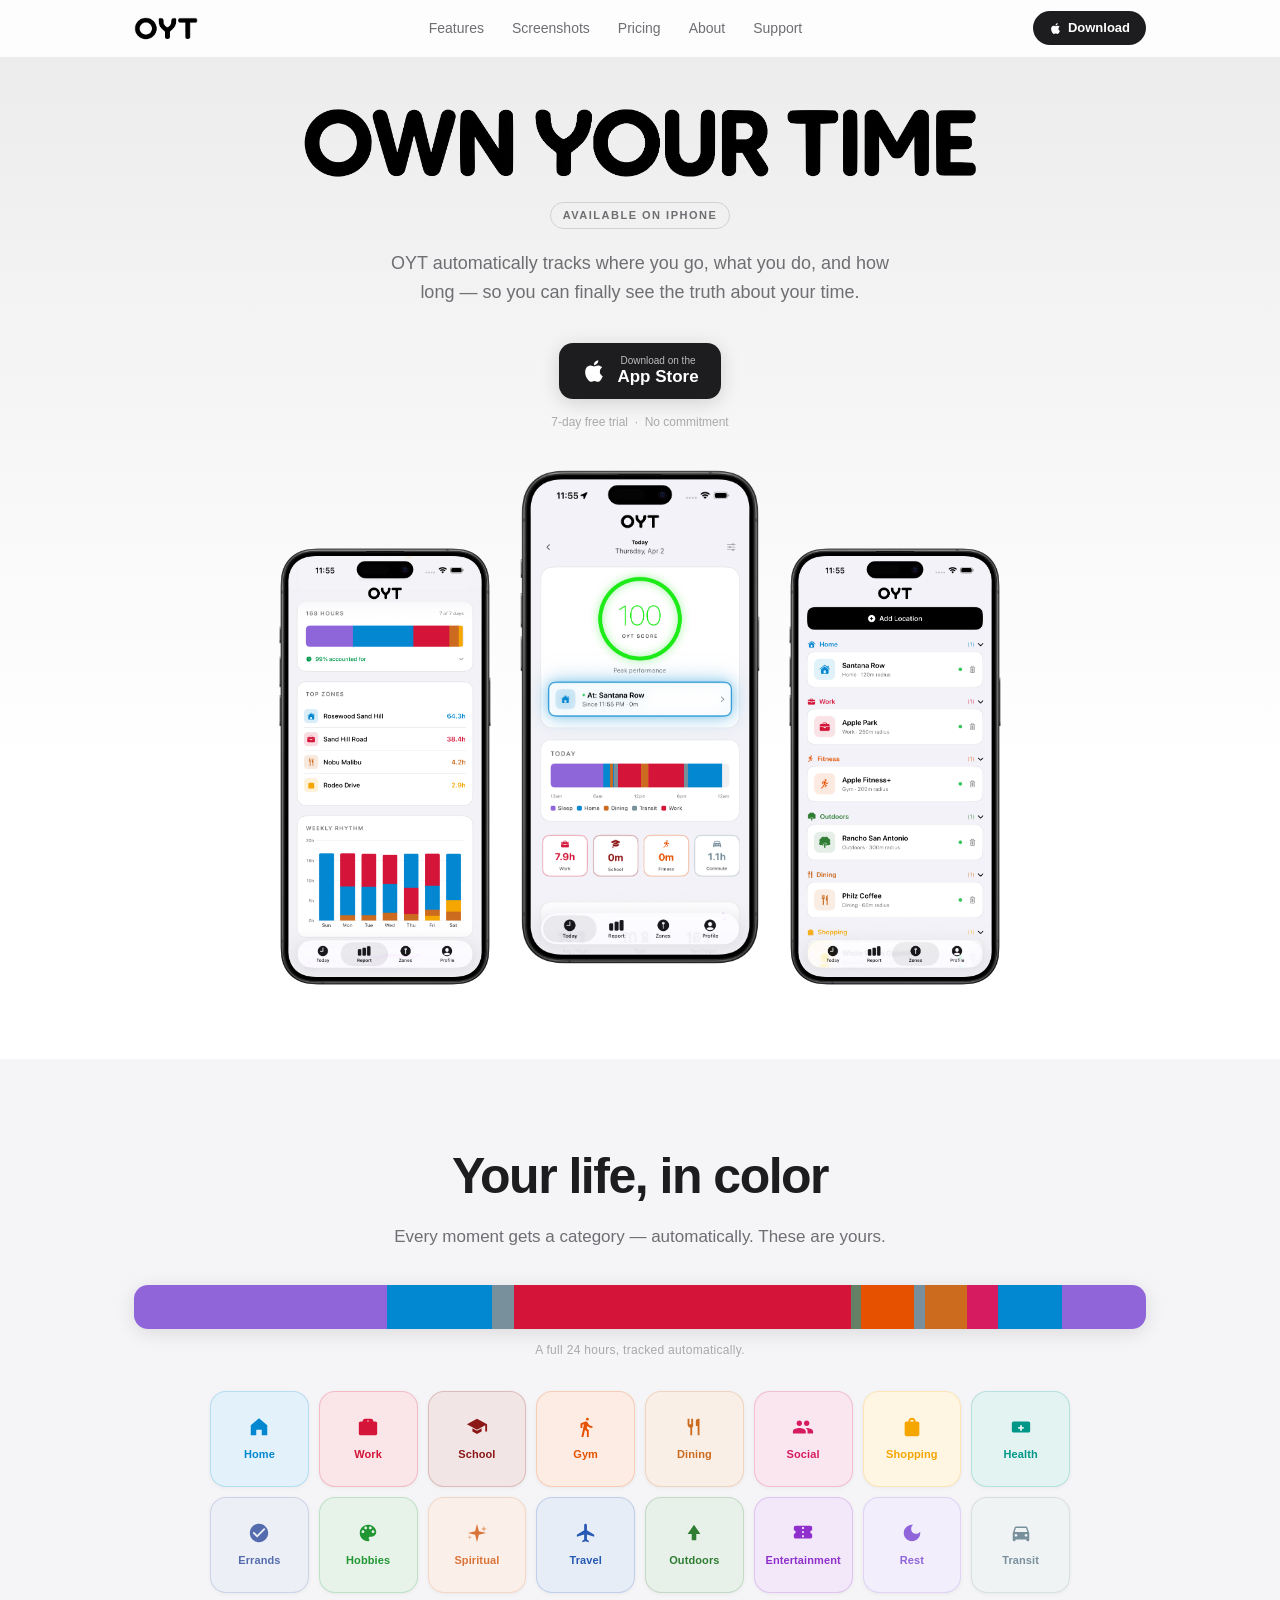
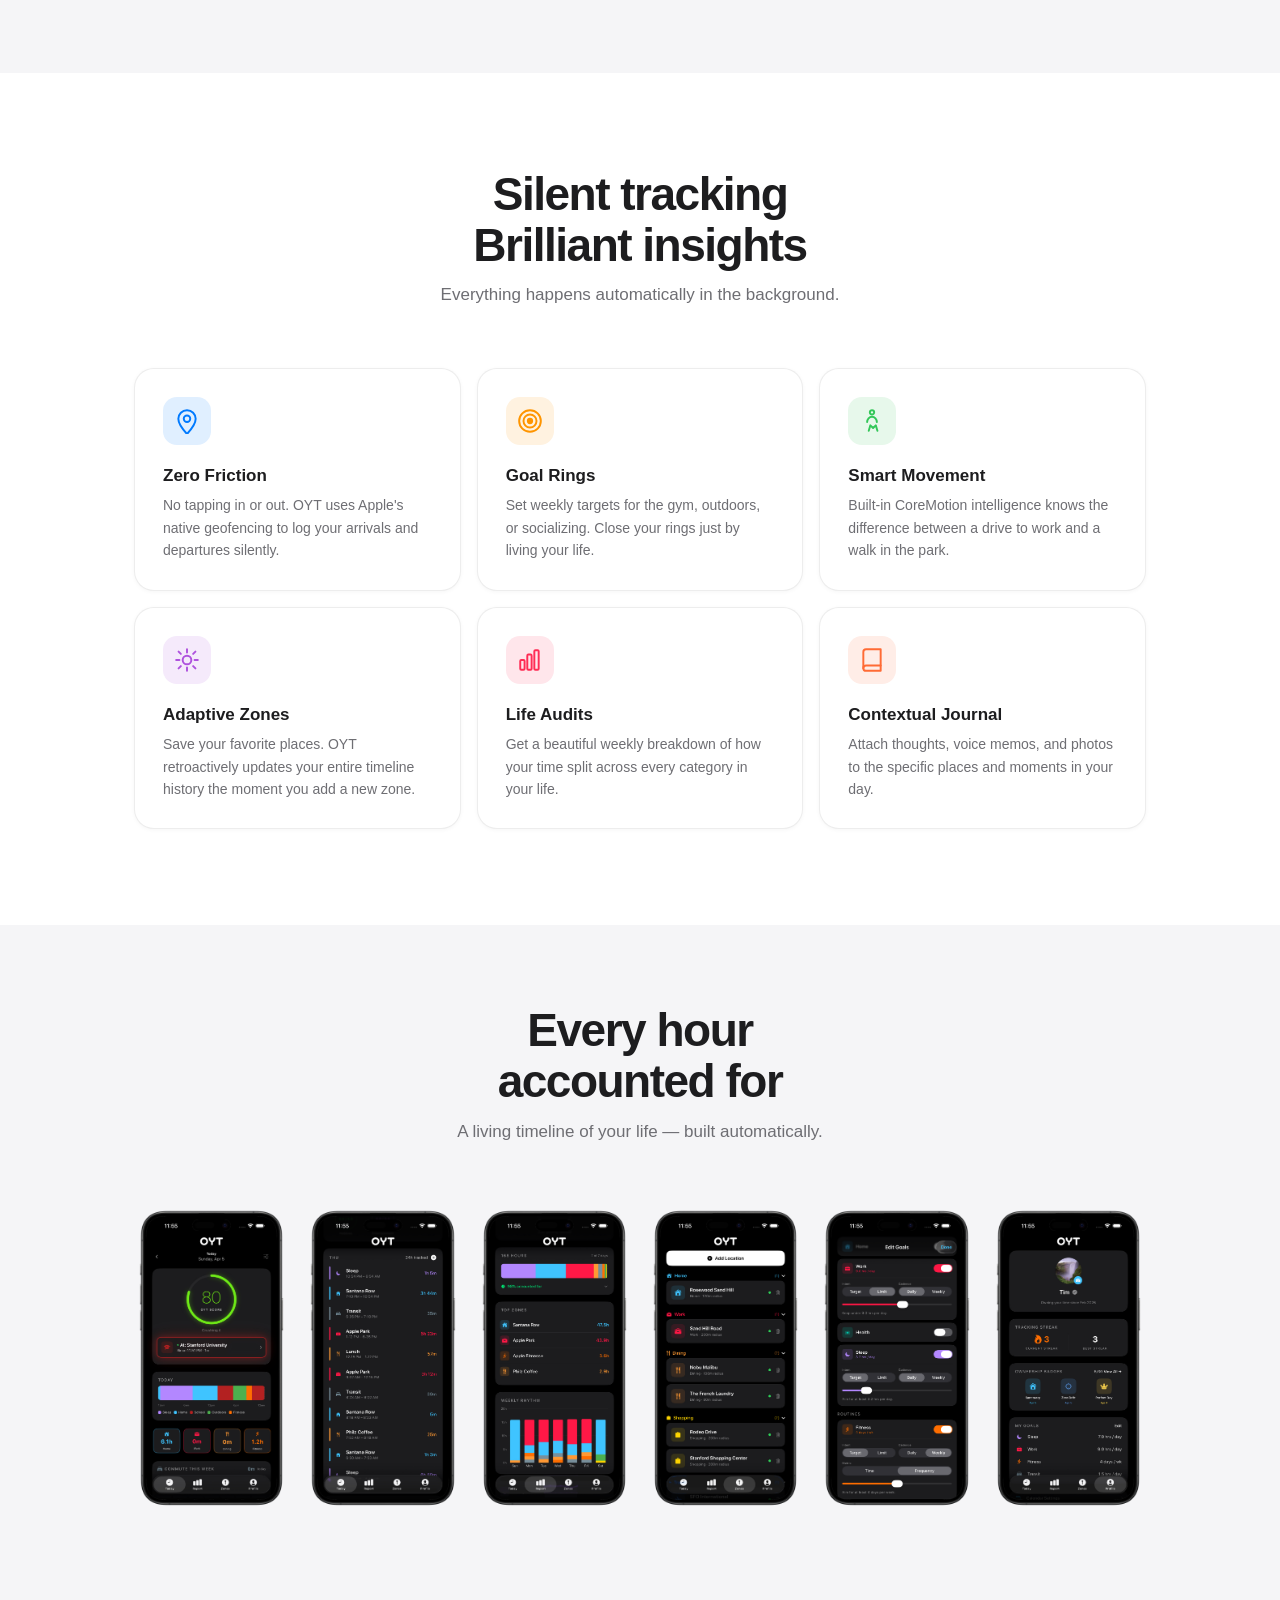
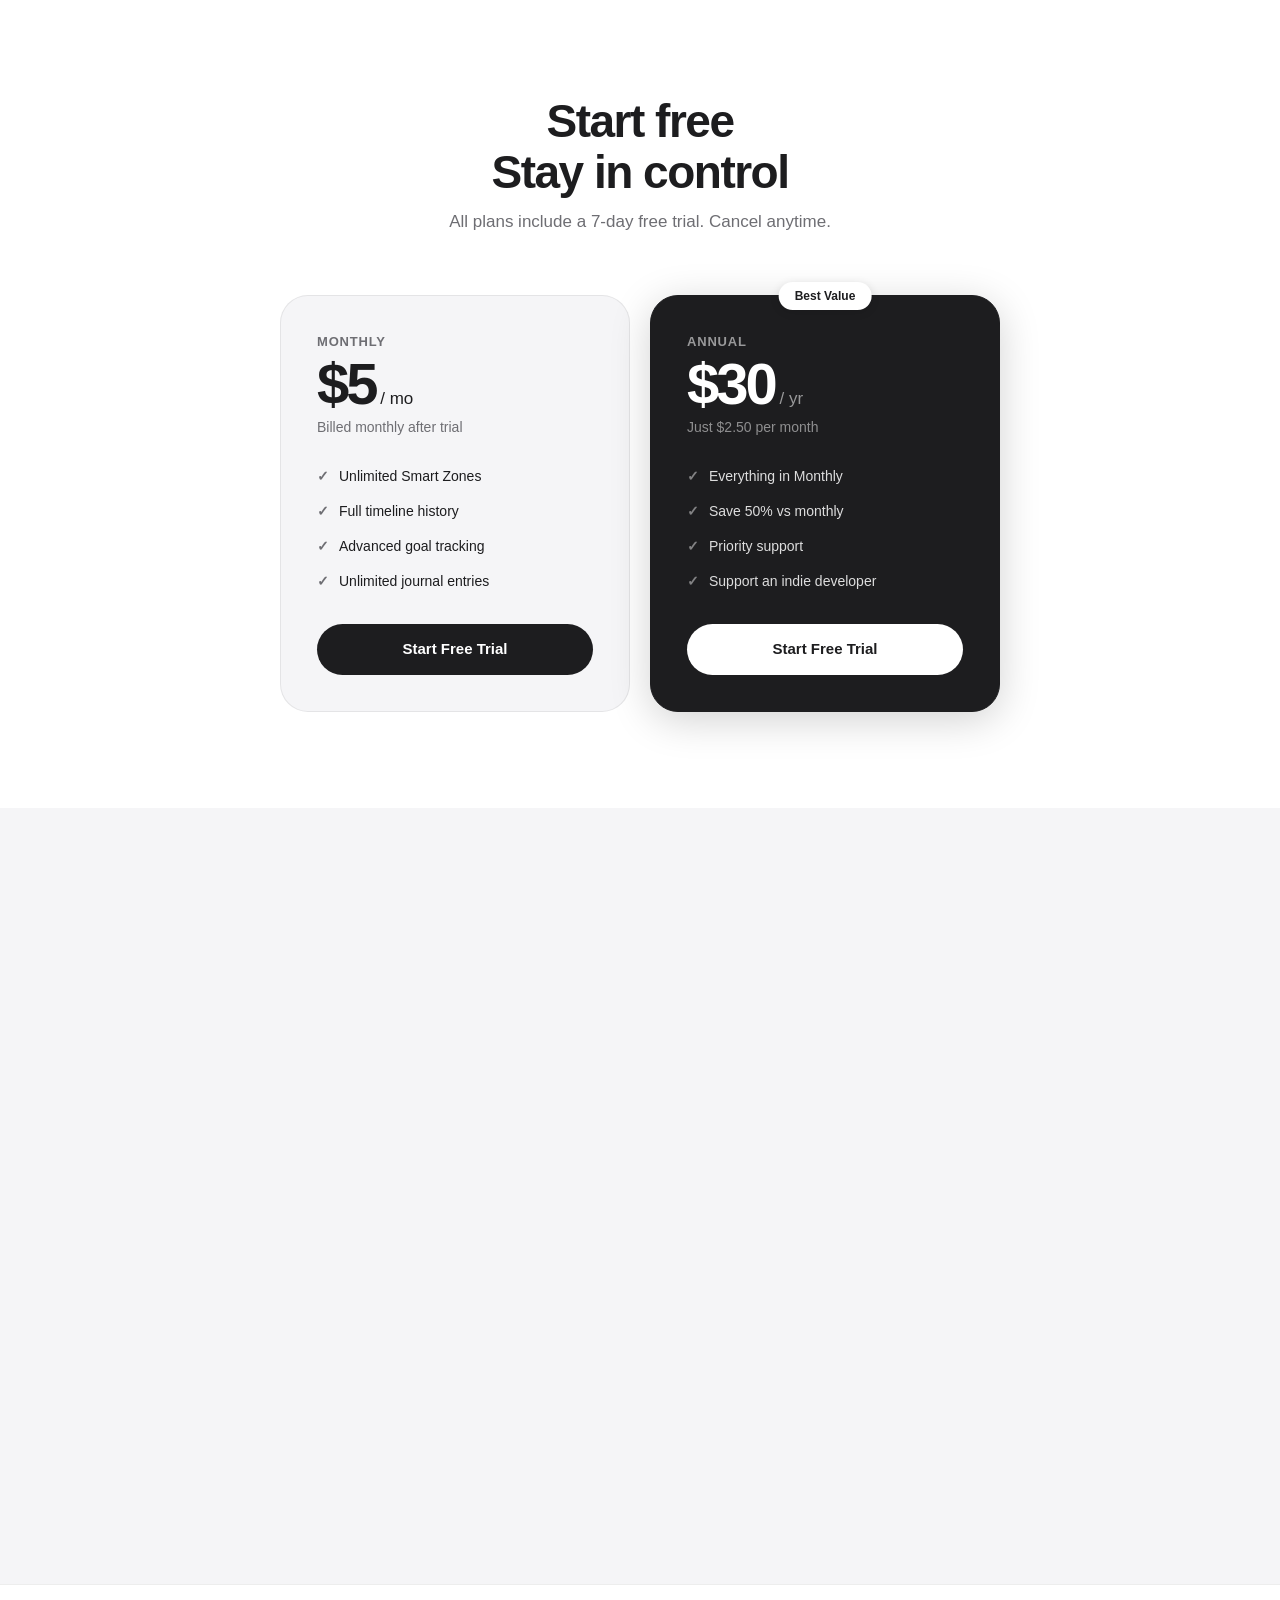
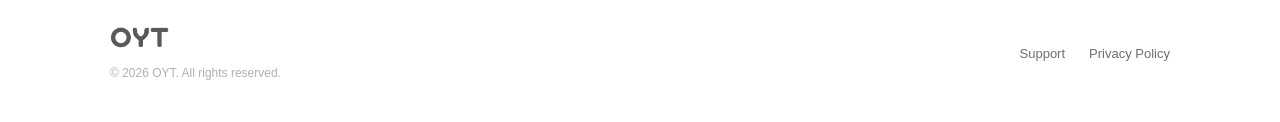
==== index.html @ 6d921875 "Add files via upload" ====
<!DOCTYPE html>
<html lang="en">
<head>
    <meta charset="UTF-8">
    <meta name="viewport" content="width=device-width, initial-scale=1.0">
    <title>OYT — Own Your Time</title>
    <meta name="description" content="Automatic time tracking for your life. See exactly where every hour goes.">
    <link rel="icon" type="image/png" sizes="32x32" href="favicon-32.png">
    <link rel="icon" type="image/png" sizes="512x512" href="favicon.png">
    <link rel="apple-touch-icon" sizes="180x180" href="favicon-180.png">
    <link rel="shortcut icon" href="favicon.ico">
    <meta name="theme-color" content="#000000">
    <link rel="stylesheet" href="styles.css">
</head>
<body>

<!-- ── NAV ───────────────────────────────────────────────────────────── -->
<nav id="nav">
    <div class="nav-inner">
        <button class="hamburger" id="hamburger" aria-label="Open menu">
            <span></span><span></span><span></span>
        </button>
        <a href="#" class="nav-logo-link">
            <img src="OYT-LetterLogo.png" alt="OYT" class="nav-logo-img">
        </a>
        <div class="nav-links">
            <a href="#features">Features</a>
            <a href="#screenshots">Screenshots</a>
            <a href="#pricing">Pricing</a>
            <a href="#about">About</a>
            <a href="mailto:support@oytapp.com">Support</a>
        </div>
        <a href="#" class="nav-store-btn">
            <svg width="13" height="13" viewBox="0 0 24 24" fill="currentColor"><path d="M18.71 19.5c-.83 1.24-1.71 2.45-3.05 2.47-1.34.03-1.77-.79-3.29-.79-1.53 0-2 .77-3.27.82-1.31.05-2.3-1.32-3.14-2.53C4.25 17 2.94 12.45 4.7 9.39c.87-1.52 2.43-2.48 4.12-2.51 1.28-.02 2.5.87 3.29.87.78 0 2.26-1.07 3.8-.91.65.03 2.47.26 3.64 1.98-.09.06-2.17 1.28-2.15 3.81.03 3.02 2.65 4.03 2.68 4.04-.03.07-.42 1.44-1.38 2.83M13 3.5c.73-.83 1.94-1.46 2.94-1.5.13 1.17-.34 2.35-1.04 3.19-.69.85-1.83 1.51-2.95 1.42-.15-1.15.41-2.35 1.05-3.11z"/></svg>
            Download
        </a>
        <a href="#" class="nav-apple-mobile" aria-label="Download on App Store">
            <svg width="18" height="18" viewBox="0 0 24 24" fill="currentColor"><path d="M18.71 19.5c-.83 1.24-1.71 2.45-3.05 2.47-1.34.03-1.77-.79-3.29-.79-1.53 0-2 .77-3.27.82-1.31.05-2.3-1.32-3.14-2.53C4.25 17 2.94 12.45 4.7 9.39c.87-1.52 2.43-2.48 4.12-2.51 1.28-.02 2.5.87 3.29.87.78 0 2.26-1.07 3.8-.91.65.03 2.47.26 3.64 1.98-.09.06-2.17 1.28-2.15 3.81.03 3.02 2.65 4.03 2.68 4.04-.03.07-.42 1.44-1.38 2.83M13 3.5c.73-.83 1.94-1.46 2.94-1.5.13 1.17-.34 2.35-1.04 3.19-.69.85-1.83 1.51-2.95 1.42-.15-1.15.41-2.35 1.05-3.11z"/></svg>
        </a>
    </div>
    <div class="mobile-menu" id="mobile-menu">
        <a href="#features" class="mobile-nav-link">Features</a>
        <a href="#screenshots" class="mobile-nav-link">Screenshots</a>
        <a href="#pricing" class="mobile-nav-link">Pricing</a>
        <a href="#about" class="mobile-nav-link">About</a>
        <a href="mailto:support@oytapp.com" class="mobile-nav-link">Support</a>
    </div>
</nav>

<!-- ── HERO ──────────────────────────────────────────────────────────── -->
<header class="hero">
    <div class="hero-inner">

        <div class="hero-text fade-up">
            <img src="Own Your Time text.png" alt="Own Your Time" class="hero-title-img">
            <p class="eyebrow">Available on iPhone</p>
            <p class="hero-sub">OYT automatically tracks where you go, what you do, and how long — so you can finally see the truth about your time.</p>
            <a href="#" class="btn-appstore">
                <svg width="26" height="26" viewBox="0 0 24 24" fill="currentColor"><path d="M18.71 19.5c-.83 1.24-1.71 2.45-3.05 2.47-1.34.03-1.77-.79-3.29-.79-1.53 0-2 .77-3.27.82-1.31.05-2.3-1.32-3.14-2.53C4.25 17 2.94 12.45 4.7 9.39c.87-1.52 2.43-2.48 4.12-2.51 1.28-.02 2.5.87 3.29.87.78 0 2.26-1.07 3.8-.91.65.03 2.47.26 3.64 1.98-.09.06-2.17 1.28-2.15 3.81.03 3.02 2.65 4.03 2.68 4.04-.03.07-.42 1.44-1.38 2.83M13 3.5c.73-.83 1.94-1.46 2.94-1.5.13 1.17-.34 2.35-1.04 3.19-.69.85-1.83 1.51-2.95 1.42-.15-1.15.41-2.35 1.05-3.11z"/></svg>
                <div class="btn-appstore-text">
                    <span class="btn-small">Download on the</span>
                    <span class="btn-large">App Store</span>
                </div>
            </a>
            <p class="trial-note">7-day free trial &nbsp;·&nbsp; No commitment</p>
        </div>

        <div class="hero-phones fade-up">
            <img src="Report Page-portrait.png" alt="Weekly Report" class="hphone-img hphone-img--side">
            <img src="Today Page-portrait.png" alt="Today Dashboard" class="hphone-img hphone-img--center">
            <img src="Zone Page-portrait.png" alt="Smart Zones" class="hphone-img hphone-img--side">
        </div>

    </div>
</header>

<!-- ── YOUR LIFE IN COLOR ─────────────────────────────────────────────── -->
<section class="color-section">
    <div class="section-inner">
        <div class="color-header fade-up">
            <h2>Your life, in color</h2>
            <p>Every moment gets a category — automatically. These are yours.</p>
        </div>

        <div class="day-timeline fade-up">
            <div class="tl-seg" style="flex:6;--c:#8F65D9"   title="Sleep · 6h (midnight–6am)"></div>
            <div class="tl-seg" style="flex:2.5;--c:#0288D1" title="Home · 2h 30m"></div>
            <div class="tl-seg" style="flex:0.5;--c:#78909C" title="Transit · 30m"></div>
            <div class="tl-seg" style="flex:8;--c:#D41438"   title="Work · 8h"></div>
            <div class="tl-seg" style="flex:0.25;--c:#668066" title="Walking · 15m"></div>
            <div class="tl-seg" style="flex:1.25;--c:#E65100" title="Gym · 1h 15m"></div>
            <div class="tl-seg" style="flex:0.25;--c:#78909C" title="Transit · 15m"></div>
            <div class="tl-seg" style="flex:1;--c:#CC6B1E"   title="Dining · 1h"></div>
            <div class="tl-seg" style="flex:0.75;--c:#D61B61" title="Social · 45m"></div>
            <div class="tl-seg" style="flex:1.5;--c:#0288D1" title="Home · 1h 30m"></div>
            <div class="tl-seg" style="flex:2;--c:#8F65D9"   title="Sleep · 2h (10pm–midnight)"></div>
        </div>
        <p class="timeline-caption fade-up">A full 24 hours, tracked automatically.</p>

        <div class="cat-boxes fade-up">

            <!-- Home · house.fill · #0288D1 -->
            <div class="cat-box" style="--c:#0288D1">
                <svg width="22" height="22" viewBox="0 0 24 24" fill="currentColor"><path d="M12 2.5L3 10.1V21h6v-6h6v6h6V10.1L12 2.5z"/></svg>
                <span>Home</span>
            </div>

            <!-- Work · briefcase.fill · #D41438 -->
            <div class="cat-box" style="--c:#D41438">
                <svg width="22" height="22" viewBox="0 0 24 24" fill="currentColor"><path d="M20 6h-2.18A2.99 2.99 0 0015 3H9a2.99 2.99 0 00-2.82 3H4C2.9 6 2 6.9 2 8v11c0 1.1.9 2 2 2h16c1.1 0 2-.9 2-2V8c0-1.1-.9-2-2-2zM12 5c.55 0 1 .45 1 1h-2c0-.55.45-1 1-1z"/></svg>
                <span>Work</span>
            </div>

            <!-- School · graduationcap.fill · #8C1717 -->
            <div class="cat-box" style="--c:#8C1717">
                <svg width="22" height="22" viewBox="0 0 24 24" fill="currentColor"><path d="M12 3L1 9l11 6 9-4.91V17h2V9L12 3zm-5 10.26V17l5 2.72 5-2.72v-3.74L12 16l-5-2.74z"/></svg>
                <span>School</span>
            </div>

            <!-- Gym · figure.run · #E65100 -->
            <div class="cat-box" style="--c:#E65100">
                <svg width="22" height="22" viewBox="0 0 24 24" fill="currentColor"><circle cx="13.5" cy="3.5" r="1.5"/><path d="M9.8 8.9L7 23h2.1l1.8-8 2.1 2V23h2v-7.5l-2.1-2 .6-3C14.8 12 16.8 13 19 13v-2c-1.9 0-3.5-1-4.3-2.4l-1-1.6c-.4-.6-1-1-1.7-1-.3 0-.5.1-.8.1L6 8.3V13h2V9.6l1.8-.7z"/></svg>
                <span>Gym</span>
            </div>

            <!-- Dining · fork.knife · #CC6B1E -->
            <div class="cat-box" style="--c:#CC6B1E">
                <svg width="22" height="22" viewBox="0 0 24 24" fill="currentColor"><path d="M11 3H9v6H7V3H5v6a4 4 0 003 3.87V21h2v-8.13A4 4 0 0011 9V3zm7 0h-1a3 3 0 00-3 3v5h2v10h2V3z"/></svg>
                <span>Dining</span>
            </div>

            <!-- Social · person.2.fill · #D61B61 -->
            <div class="cat-box" style="--c:#D61B61">
                <svg width="22" height="22" viewBox="0 0 24 24" fill="currentColor"><path d="M16 11c1.66 0 2.99-1.34 2.99-3S17.66 5 16 5c-1.66 0-3 1.34-3 3s1.34 3 3 3zm-8 0c1.66 0 2.99-1.34 2.99-3S9.66 5 8 5C6.34 5 5 6.34 5 8s1.34 3 3 3zm0 2c-2.33 0-7 1.17-7 3.5V19h14v-2.5c0-2.33-4.67-3.5-7-3.5zm8 0c-.29 0-.62.02-.97.05 1.16.84 1.97 1.97 1.97 3.45V19h6v-2.5c0-2.33-4.67-3.5-7-3.5z"/></svg>
                <span>Social</span>
            </div>

            <!-- Shopping · bag.fill · #F5A600 -->
            <div class="cat-box" style="--c:#F5A600">
                <svg width="22" height="22" viewBox="0 0 24 24" fill="currentColor"><path d="M18 6h-2c0-2.21-1.79-4-4-4S8 3.79 8 6H6c-1.1 0-2 .9-2 2v12c0 1.1.9 2 2 2h12c1.1 0 2-.9 2-2V8c0-1.1-.9-2-2-2zm-6-2c1.1 0 2 .9 2 2h-4c0-1.1.9-2 2-2z"/></svg>
                <span>Shopping</span>
            </div>

            <!-- Health · cross.case.fill · #009688 -->
            <div class="cat-box" style="--c:#009688">
                <svg width="22" height="22" viewBox="0 0 24 24" fill="currentColor"><path d="M20 6H4c-1.1 0-2 .9-2 2v8c0 1.1.9 2 2 2h16c1.1 0 2-.9 2-2V8c0-1.1-.9-2-2-2zm-5 8h-2v2h-2v-2H9v-2h2v-2h2v2h2v2z"/></svg>
                <span>Health</span>
            </div>

            <!-- Errands · checkmark.circle.fill · #546BAD -->
            <div class="cat-box" style="--c:#546BAD">
                <svg width="22" height="22" viewBox="0 0 24 24" fill="currentColor"><path d="M12 2C6.48 2 2 6.48 2 12s4.48 10 10 10 10-4.48 10-10S17.52 2 12 2zm-2 15l-5-5 1.41-1.41L10 14.17l7.59-7.59L19 8l-9 9z"/></svg>
                <span>Errands</span>
            </div>

            <!-- Hobbies · paintpalette.fill · #219633 -->
            <div class="cat-box" style="--c:#219633">
                <svg width="22" height="22" viewBox="0 0 24 24" fill="currentColor"><path d="M12 3c-4.97 0-9 4.03-9 9s4.03 9 9 9c.83 0 1.5-.67 1.5-1.5 0-.39-.15-.74-.39-1.01-.23-.26-.38-.61-.38-.99 0-.83.67-1.5 1.5-1.5H16c2.76 0 5-2.24 5-5 0-4.42-4.03-8-9-8zm-5.5 9c-.83 0-1.5-.67-1.5-1.5S5.67 9 6.5 9 8 9.67 8 10.5 7.33 12 6.5 12zm3-4C8.67 8 8 7.33 8 6.5S8.67 5 9.5 5s1.5.67 1.5 1.5S10.33 8 9.5 8zm5 0c-.83 0-1.5-.67-1.5-1.5S13.67 5 14.5 5s1.5.67 1.5 1.5S15.33 8 14.5 8zm3 4c-.83 0-1.5-.67-1.5-1.5S16.67 9 17.5 9s1.5.67 1.5 1.5-.67 1.5-1.5 1.5z"/></svg>
                <span>Hobbies</span>
            </div>

            <!-- Spiritual · sparkles · #D97338 -->
            <div class="cat-box" style="--c:#D97338">
                <svg width="22" height="22" viewBox="0 0 24 24" fill="currentColor"><path d="M12 2l2 8 8 2-8 2-2 8-2-8-8-2 8-2z"/><path d="M19.5 4l.8 2.7 2.7.8-2.7.8-.8 2.7-.8-2.7-2.7-.8 2.7-.8z" opacity=".7"/><path d="M4 14l.6 2 2 .6-2 .6-.6 2-.6-2-2-.6 2-.6z" opacity=".5"/></svg>
                <span>Spiritual</span>
            </div>

            <!-- Travel · airplane · #2659B3 -->
            <div class="cat-box" style="--c:#2659B3">
                <svg width="22" height="22" viewBox="0 0 24 24" fill="currentColor"><path d="M21 16v-2l-8-5V3.5c0-.83-.67-1.5-1.5-1.5S10 2.67 10 3.5V9l-8 5v2l8-2.5V19l-2 1.5V22l3.5-1 3.5 1v-1.5L13 19v-5.5l8 2.5z"/></svg>
                <span>Travel</span>
            </div>

            <!-- Outdoors · tree.fill · #2E7D33 -->
            <div class="cat-box" style="--c:#2E7D33">
                <svg width="22" height="22" viewBox="0 0 24 24" fill="currentColor"><path d="M12 3L5 13h4.5v7h5v-7H19L12 3z"/></svg>
                <span>Outdoors</span>
            </div>

            <!-- Entertainment · ticket.fill · #8F30CC -->
            <div class="cat-box" style="--c:#8F30CC">
                <svg width="22" height="22" viewBox="0 0 24 24" fill="currentColor"><path d="M20 4H4c-1.1 0-2 .9-2 2v3c1.1 0 2 .9 2 2s-.9 2-2 2v3c0 1.1.9 2 2 2h16c1.1 0 2-.9 2-2v-3c-1.1 0-2-.9-2-2s.9-2 2-2V6c0-1.1-.9-2-2-2zm-7 12.5h-2v-2h2v2zm0-4.5h-2V10h2v2zm0-4.5h-2V5.5h2V8z"/></svg>
                <span>Entertainment</span>
            </div>

            <!-- Rest · moon.fill · #8F65D9 -->
            <div class="cat-box" style="--c:#8F65D9">
                <svg width="22" height="22" viewBox="0 0 24 24" fill="currentColor"><path d="M12 3c-4.97 0-9 4.03-9 9s4.03 9 9 9 9-4.03 9-9c0-.46-.04-.92-.1-1.36-.98 1.37-2.58 2.26-4.4 2.26-2.98 0-5.4-2.42-5.4-5.4 0-1.81.89-3.42 2.26-4.4-.44-.06-.9-.1-1.36-.1z"/></svg>
                <span>Rest</span>
            </div>

            <!-- Transit · car.fill · #78909C -->
            <div class="cat-box" style="--c:#78909C">
                <svg width="22" height="22" viewBox="0 0 24 24" fill="currentColor"><path d="M18.92 6.01C18.72 5.42 18.16 5 17.5 5h-11c-.66 0-1.21.42-1.42 1.01L3 12v8c0 .55.45 1 1 1h1c.55 0 1-.45 1-1v-1h12v1c0 .55.45 1 1 1h1c.55 0 1-.45 1-1v-8l-2.08-5.99zM6.5 16c-.83 0-1.5-.67-1.5-1.5S5.67 13 6.5 13s1.5.67 1.5 1.5S7.33 16 6.5 16zm11 0c-.83 0-1.5-.67-1.5-1.5s.67-1.5 1.5-1.5 1.5.67 1.5 1.5-.67 1.5-1.5 1.5zM5 11l1.5-4.5h11L19 11H5z"/></svg>
                <span>Transit</span>
            </div>


        </div>
    </div>
</section>

<!-- ── FEATURES ───────────────────────────────────────────────────────── -->
<section id="features" class="features-section">
    <div class="section-inner">
        <div class="section-header fade-up">
            <h2>Silent tracking<br>Brilliant insights</h2>
            <p>Everything happens automatically in the background.</p>
        </div>
        <div class="features-grid">

            <div class="feat-card fade-up">
                <div class="feat-icon" style="--ic:#007AFF">
                    <svg width="26" height="26" viewBox="0 0 24 24" fill="none" stroke="currentColor" stroke-width="1.8" stroke-linecap="round" stroke-linejoin="round"><circle cx="12" cy="10" r="3"/><path d="M12 2a8 8 0 018 8c0 5.4-8 14-8 14S4 15.4 4 10a8 8 0 018-8z"/></svg>
                </div>
                <h3>Zero Friction</h3>
                <p>No tapping in or out. OYT uses Apple's native geofencing to log your arrivals and departures silently.</p>
            </div>

            <div class="feat-card fade-up">
                <div class="feat-icon" style="--ic:#FF9500">
                    <svg width="26" height="26" viewBox="0 0 24 24" fill="none" stroke="currentColor" stroke-width="1.8" stroke-linecap="round"><circle cx="12" cy="12" r="10"/><circle cx="12" cy="12" r="6"/><circle cx="12" cy="12" r="2" fill="currentColor"/></svg>
                </div>
                <h3>Goal Rings</h3>
                <p>Set weekly targets for the gym, outdoors, or socializing. Close your rings just by living your life.</p>
            </div>

            <div class="feat-card fade-up">
                <div class="feat-icon" style="--ic:#34C759">
                    <svg width="26" height="26" viewBox="0 0 24 24" fill="none" stroke="currentColor" stroke-width="1.8" stroke-linecap="round" stroke-linejoin="round"><circle cx="12" cy="4" r="2"/><path d="M9 21l1.5-5 2.5 2.5 2.5-2.5L17 21M7.5 13c0-2.5 2-5 4.5-5s4.5 2.5 4.5 5"/></svg>
                </div>
                <h3>Smart Movement</h3>
                <p>Built-in CoreMotion intelligence knows the difference between a drive to work and a walk in the park.</p>
            </div>

            <div class="feat-card fade-up" style="position:relative">
                <div class="feat-icon" style="--ic:#AF52DE">
                    <svg width="26" height="26" viewBox="0 0 24 24" fill="none" stroke="currentColor" stroke-width="1.8" stroke-linecap="round"><path d="M12 2v3M12 19v3M4.22 4.22l2.12 2.12M17.66 17.66l2.12 2.12M2 12h3M19 12h3M4.22 19.78l2.12-2.12M17.66 6.34l2.12-2.12"/><circle cx="12" cy="12" r="4"/></svg>
                </div>
                <h3>Adaptive Zones</h3>
                <p>Save your favorite places. OYT retroactively updates your entire timeline history the moment you add a new zone.</p>
            </div>

            <div class="feat-card fade-up">
                <div class="feat-icon" style="--ic:#FF2D55">
                    <svg width="26" height="26" viewBox="0 0 24 24" fill="none" stroke="currentColor" stroke-width="1.8" stroke-linecap="round" stroke-linejoin="round"><rect x="3" y="12" width="4" height="9" rx="1"/><rect x="9.5" y="7" width="4" height="14" rx="1"/><rect x="16" y="3" width="4" height="18" rx="1"/></svg>
                </div>
                <h3>Life Audits</h3>
                <p>Get a beautiful weekly breakdown of how your time split across every category in your life.</p>
            </div>

            <div class="feat-card fade-up">
                <div class="feat-icon" style="--ic:#FF6B35">
                    <svg width="26" height="26" viewBox="0 0 24 24" fill="none" stroke="currentColor" stroke-width="1.8" stroke-linecap="round" stroke-linejoin="round"><path d="M4 19.5A2.5 2.5 0 016.5 17H20"/><path d="M6.5 2H20v20H6.5A2.5 2.5 0 014 19.5v-15A2.5 2.5 0 016.5 2z"/></svg>
                </div>
                <h3>Contextual Journal</h3>
                <p>Attach thoughts, voice memos, and photos to the specific places and moments in your day.</p>
            </div>

        </div>
    </div>
</section>

<!-- ── SCREENSHOTS ────────────────────────────────────────────────────── -->
<section id="screenshots" class="screenshots-section">
    <div class="section-inner">
        <div class="section-header fade-up">
            <h2>Every hour<br>accounted for</h2>
            <p>A living timeline of your life — built automatically.</p>
        </div>
        <div class="phone-row-wrap">
            <div class="phone-row fade-up">
                <div class="sp-wrap"><img src="today dark mode-portrait.png" alt="Today" class="sp-img"></div>
                <div class="sp-wrap"><img src="dark mode activity list-portrait.png" alt="Activity List" class="sp-img"></div>
                <div class="sp-wrap"><img src="Dark mode report-portrait.png" alt="Report" class="sp-img"></div>
                <div class="sp-wrap"><img src="dark mode zones-portrait.png" alt="Zones" class="sp-img"></div>
                <div class="sp-wrap"><img src="dark mode goals-portrait.png" alt="Goals" class="sp-img"></div>
                <div class="sp-wrap"><img src="dark mode profile-portrait.png" alt="Profile" class="sp-img"></div>
            </div>
            <div class="carousel-controls">
                <button class="carousel-btn carousel-btn--prev" aria-label="Previous">
                    <svg width="16" height="16" viewBox="0 0 24 24" fill="none" stroke="currentColor" stroke-width="2.5" stroke-linecap="round" stroke-linejoin="round"><polyline points="15 18 9 12 15 6"/></svg>
                </button>
                <button class="carousel-btn carousel-btn--next" aria-label="Next">
                    <svg width="16" height="16" viewBox="0 0 24 24" fill="none" stroke="currentColor" stroke-width="2.5" stroke-linecap="round" stroke-linejoin="round"><polyline points="9 18 15 12 9 6"/></svg>
                </button>
            </div>
        </div>
    </div>
</section>

<!-- ── PRICING ────────────────────────────────────────────────────────── -->
<section id="pricing" class="pricing-section">
    <div class="section-inner">
        <div class="section-header fade-up">
            <h2>Start free<br>Stay in control</h2>
            <p>All plans include a 7-day free trial. Cancel anytime.</p>
        </div>
        <div class="pricing-grid">
            <div class="pricing-card fade-up">
                <p class="plan-name">Monthly</p>
                <div class="plan-price">$5<span> / mo</span></div>
                <p class="plan-sub">Billed monthly after trial</p>
                <ul class="plan-features">
                    <li>Unlimited Smart Zones</li>
                    <li>Full timeline history</li>
                    <li>Advanced goal tracking</li>
                    <li>Unlimited journal entries</li>
                </ul>
                <a href="#" class="btn-plan-secondary">Start Free Trial</a>
            </div>
            <div class="pricing-card featured fade-up">
                <div class="plan-best-badge">Best Value</div>
                <p class="plan-name">Annual</p>
                <div class="plan-price">$30<span> / yr</span></div>
                <p class="plan-sub">Just $2.50 per month</p>
                <ul class="plan-features">
                    <li>Everything in Monthly</li>
                    <li>Save 50% vs monthly</li>
                    <li>Priority support</li>
                    <li>Support an indie developer</li>
                </ul>
                <a href="#" class="btn-plan-primary">Start Free Trial</a>
            </div>
        </div>
    </div>
</section>

<!-- ── ABOUT ──────────────────────────────────────────────────────────── -->
<section id="about" class="about-section">
    <div class="section-inner">
        <div class="about-grid fade-up">
            <div class="about-text">
                <p class="about-eyebrow">The Story</p>
                <h2>Built by one person<br>For real people</h2>
                <p>OYT started with a simple, uncomfortable question: <strong>where does my time actually go?</strong></p>
                <p>I'd end a week feeling busy but having nothing to show for it. I couldn't tell how many hours I'd spent at work versus home, or whether I'd made it to the gym as often as I thought. I wanted data — not estimates, not calendar blocks, but a real record of my life.</p>
                <p>So I built OYT. What started as a personal experiment became a fully automatic time tracker that runs silently, turns your real-world movement into a timeline, and gives you the kind of honest life audit that actually changes behavior.</p>
                <div class="about-sig">
                    <div>
                        <p class="sig-name">Jacob Wilson</p>
                        <p class="sig-title">Developer, OYT</p>
                    </div>
                </div>
            </div>
            <div class="about-stats">
                <div class="stat-card">
                    <p class="stat-num">100%</p>
                    <p class="stat-label">On-device. Your data never leaves your iPhone.</p>
                </div>
                <div class="stat-card">
                    <p class="stat-num">0</p>
                    <p class="stat-label">External servers. Zero cloud tracking.</p>
                </div>
                <div class="stat-card">
                    <p class="stat-num">1</p>
                    <p class="stat-label">Developer. Built and maintained solo with care.</p>
                </div>
            </div>
        </div>
    </div>
</section>

<!-- ── FOOTER ─────────────────────────────────────────────────────────── -->
<footer>
    <div class="footer-inner">
        <div class="footer-left">
            <img src="OYT-LetterLogo.png" alt="OYT" class="footer-logo">
            <p>© 2026 OYT. All rights reserved.</p>
        </div>
        <div class="footer-links">
            <a href="mailto:support@oytapp.com">Support</a>
            <a href="privacy.html">Privacy Policy</a>
        </div>
    </div>
</footer>

<script>
    // Scroll fade-in
    const obs = new IntersectionObserver(entries => {
        entries.forEach(e => {
            if (e.isIntersecting) {
                e.target.classList.add('visible');
                obs.unobserve(e.target);
            }
        });
    }, { threshold: 0.07 });
    document.querySelectorAll('.fade-up').forEach(el => obs.observe(el));

    // Nav shadow on scroll
    const nav = document.getElementById('nav');
    window.addEventListener('scroll', () => {
        nav.classList.toggle('scrolled', window.scrollY > 30);
    }, { passive: true });

    // Hamburger menu
    const hamburger = document.getElementById('hamburger');
    const mobileMenu = document.getElementById('mobile-menu');
    hamburger.addEventListener('click', () => {
        const isOpen = mobileMenu.classList.toggle('open');
        hamburger.classList.toggle('open', isOpen);
        hamburger.setAttribute('aria-label', isOpen ? 'Close menu' : 'Open menu');
    });
    // Close menu when a link is tapped
    document.querySelectorAll('.mobile-nav-link').forEach(link => {
        link.addEventListener('click', () => {
            mobileMenu.classList.remove('open');
            hamburger.classList.remove('open');
            hamburger.setAttribute('aria-label', 'Open menu');
        });
    });
    // Close menu on outside click
    document.addEventListener('click', (e) => {
        if (!nav.contains(e.target)) {
            mobileMenu.classList.remove('open');
            hamburger.classList.remove('open');
        }
    });
</script>

<script>
    // ── Screenshot carousel arrows ────────────────────────────────────────
    const phoneRow  = document.querySelector('.phone-row');
    const prevBtn   = document.querySelector('.carousel-btn--prev');
    const nextBtn   = document.querySelector('.carousel-btn--next');

    function slideAmount() {
        const wrap = phoneRow.querySelector('.sp-wrap');
        if (!wrap) return 220;
        const gap = parseInt(getComputedStyle(phoneRow).gap) || 14;
        return wrap.offsetWidth + gap;
    }

    if (prevBtn && nextBtn && phoneRow) {
        prevBtn.addEventListener('click', () => {
            phoneRow.scrollBy({ left: -slideAmount(), behavior: 'smooth' });
        });
        nextBtn.addEventListener('click', () => {
            phoneRow.scrollBy({ left: slideAmount(), behavior: 'smooth' });
        });
    }
</script>

</body>
</html>
---- styles.css ----
/* ── Reset & Variables ──────────────────────────────────────────────── */
*, *::before, *::after { box-sizing: border-box; margin: 0; padding: 0; }

:root {
    --bg:        #FFFFFF;
    --bg-alt:    #F5F5F7;
    --text:      #1D1D1F;
    --text-2:    #6E6E73;
    --text-3:    rgba(29,29,31,0.35);
    --border:    rgba(0,0,0,0.07);
    --border-2:  rgba(0,0,0,0.13);
    --phone-bg:  #0a0a0a;
}

* {
    font-family: ui-rounded, "SF Pro Rounded", -apple-system, BlinkMacSystemFont, sans-serif;
    -webkit-font-smoothing: antialiased;
}

html { scroll-behavior: smooth; }

body { background: var(--bg); color: var(--text); line-height: 1.5; overflow-x: hidden; }
html { overflow-x: hidden; }

/* ── Fade-up utility ─────────────────────────────────────────────────── */
.fade-up {
    opacity: 0; transform: translateY(20px);
    transition: opacity 0.6s ease, transform 0.6s ease;
}
.fade-up.visible { opacity: 1; transform: translateY(0); }

/* ── Nav ─────────────────────────────────────────────────────────────── */
nav {
    position: fixed; top: 0; width: 100%; z-index: 1000;
    background: rgba(255,255,255,0.88);
    backdrop-filter: saturate(180%) blur(20px);
    -webkit-backdrop-filter: saturate(180%) blur(20px);
    border-bottom: 1px solid transparent;
    transition: border-color 0.3s;
}
nav.scrolled { border-bottom-color: var(--border); }

.nav-inner {
    max-width: 1060px; margin: 0 auto;
    padding: 0 24px; height: 56px;
    display: flex; justify-content: space-between; align-items: center;
}
.nav-logo-link { text-decoration: none; display: block; }
.nav-logo-img  { height: 26px; width: auto; display: block; }

.nav-links { display: flex; gap: 28px; align-items: center; }
.nav-links a {
    color: var(--text-2); text-decoration: none;
    font-size: 14px; font-weight: 500; transition: color 0.2s;
}
.nav-links a:hover { color: var(--text); }

.nav-store-btn {
    display: inline-flex; align-items: center; gap: 6px;
    background: var(--text); color: #FFFFFF;
    padding: 7px 16px; border-radius: 999px;
    font-size: 13px; font-weight: 600;
    text-decoration: none;
    transition: opacity 0.2s, transform 0.2s;
    flex-shrink: 0;
}
.nav-store-btn:hover { opacity: 0.82; transform: translateY(-1px); }

/* Mobile-only Apple icon button */
.nav-apple-mobile {
    display: none;
    width: 36px; height: 36px; border-radius: 10px;
    background: var(--text); color: #FFFFFF;
    align-items: center; justify-content: center;
    text-decoration: none; flex-shrink: 0;
    transition: opacity 0.2s;
}
.nav-apple-mobile:hover { opacity: 0.82; }

/* ── Shared ──────────────────────────────────────────────────────────── */
.section-inner {
    max-width: 1060px; margin: 0 auto;
    padding: 96px 24px;
}
.section-header { text-align: center; margin-bottom: 60px; }
.section-header h2 {
    font-size: clamp(30px, 5vw, 46px);
    font-weight: 800; letter-spacing: -1.5px; line-height: 1.1;
    margin-bottom: 12px;
}
.section-header p { font-size: 17px; color: var(--text-2); }

/* ── Hamburger Nav ───────────────────────────────────────────────────── */
.hamburger {
    display: none;
    flex-direction: column; justify-content: center; align-items: center;
    gap: 5px; width: 36px; height: 36px;
    background: none; border: none; cursor: pointer; padding: 4px;
    border-radius: 8px; transition: background 0.2s; flex-shrink: 0;
}
.hamburger:hover { background: rgba(0,0,0,0.05); }
.hamburger span {
    display: block; width: 20px; height: 2px;
    background: var(--text); border-radius: 2px;
    transition: transform 0.25s, opacity 0.25s;
}
.hamburger.open span:nth-child(1) { transform: translateY(7px) rotate(45deg); }
.hamburger.open span:nth-child(2) { opacity: 0; }
.hamburger.open span:nth-child(3) { transform: translateY(-7px) rotate(-45deg); }

.mobile-menu {
    display: none; flex-direction: column;
    position: absolute; top: 56px; left: 0; right: 0;
    background: rgba(255,255,255,0.97);
    backdrop-filter: saturate(180%) blur(20px);
    -webkit-backdrop-filter: saturate(180%) blur(20px);
    border-bottom: 1px solid var(--border);
    padding: 8px 0; z-index: 999;
}
.mobile-menu.open { display: flex; }
.mobile-menu a {
    padding: 15px 24px; font-size: 16px; font-weight: 500;
    color: var(--text); text-decoration: none;
    border-bottom: 1px solid var(--border);
    transition: background 0.15s;
}
.mobile-menu a:last-child { border-bottom: none; }
.mobile-menu a:hover { background: var(--bg-alt); }

/* ── Hero ────────────────────────────────────────────────────────────── */
.hero { background: linear-gradient(180deg, #EBEBEB 0%, #FFFFFF 72%); padding-top: 56px; }
.hero-inner {
    max-width: 1060px; margin: 0 auto;
    padding: 48px 24px 64px;
    display: flex; flex-direction: column;
    align-items: center; text-align: center;
    gap: 48px;
    min-height: calc(100vh - 56px);
    justify-content: flex-start;
}
.hero-text { max-width: 900px; }

.hero-title-img {
    display: block;
    width: min(680px, 90vw);
    height: auto;
    margin: 0 auto 20px;
    border: none;
    outline: none;
    background: transparent;
}
.eyebrow {
    display: inline-block;
    font-size: 11px; font-weight: 700; letter-spacing: 1.5px;
    text-transform: uppercase; color: var(--text-2);
    border: 1px solid var(--border-2);
    padding: 4px 12px; border-radius: 20px;
    margin-bottom: 20px;
}
.hero-sub {
    font-size: 18px; color: var(--text-2);
    line-height: 1.6; margin-bottom: 36px;
    max-width: 520px; margin-left: auto; margin-right: auto;
}

/* App Store button */
.btn-appstore {
    display: inline-flex; align-items: center; gap: 10px;
    background: #1D1D1F; color: #FFFFFF;
    padding: 12px 22px; border-radius: 14px;
    text-decoration: none;
    box-shadow: 0 4px 20px rgba(0,0,0,0.15);
    transition: transform 0.25s ease, box-shadow 0.25s ease;
}
.btn-appstore:hover {
    transform: translateY(-2px);
    box-shadow: 0 8px 32px rgba(0,0,0,0.22);
}
.btn-appstore-text { display: flex; flex-direction: column; line-height: 1.2; }
.btn-small { font-size: 10px; font-weight: 500; opacity: 0.7; }
.btn-large { font-size: 17px; font-weight: 700; }
.trial-note { font-size: 12px; color: var(--text-3); margin-top: 14px; text-align: center; }

/* Hero phone mockups — real screenshots */
.hero-phones {
    display: flex; gap: 10px;
    align-items: flex-end; justify-content: center;
}
.hphone-img {
    display: block;
    flex-shrink: 0;
    width: 260px;
    height: auto;
}
.hphone-img--side { width: 230px; }
.hphone-img--center { width: 260px; transform: translateY(-20px); }

/* ── Color Section ───────────────────────────────────────────────────── */
.color-section { background: var(--bg-alt); }
.color-section .section-inner { padding-top: 80px; padding-bottom: 80px; }

.color-header { text-align: center; margin-bottom: 36px; }
.color-header h2 {
    font-size: clamp(30px, 5vw, 50px);
    font-weight: 800; letter-spacing: -1.5px;
    margin-bottom: 10px;
}
.color-header p { font-size: 17px; color: var(--text-2); }

.day-timeline {
    display: flex; border-radius: 14px;
    overflow: hidden; height: 44px;
    box-shadow: 0 4px 20px rgba(0,0,0,0.11);
    margin-bottom: 12px;
}
.tl-seg { background: var(--c, #ccc); }

.timeline-caption {
    text-align: center; font-size: 12px; font-weight: 500;
    color: var(--text-3); margin-bottom: 32px; letter-spacing: 0.3px;
}

/* Mobile default: 4-column grid, compact */
.cat-boxes {
    display: grid;
    grid-template-columns: repeat(4, 1fr);
    gap: 8px;
    margin: 0 auto;
}
.cat-box {
    display: flex; flex-direction: column;
    align-items: center; justify-content: center;
    gap: 8px;
    height: 84px;
    border-radius: 16px;
    background: color-mix(in srgb, var(--c) 11%, #FFFFFF);
    border: 1px solid color-mix(in srgb, var(--c) 20%, transparent);
    color: var(--c);
    font-size: 11px; font-weight: 700; letter-spacing: 0.1px;
    cursor: default;
    transition: transform 0.2s ease, box-shadow 0.2s ease;
    box-shadow: 0 1px 4px rgba(0,0,0,0.05);
    user-select: none;
}
.cat-box:hover {
    transform: translateY(-3px);
    box-shadow: 0 8px 22px color-mix(in srgb, var(--c) 25%, rgba(0,0,0,0.05));
}
.cat-box svg { flex-shrink: 0; }

/* Desktop: 8-column grid → 2 clean rows of 8 */
@media (min-width: 768px) {
    .cat-boxes {
        grid-template-columns: repeat(8, 1fr);
        gap: 10px;
        max-width: 860px;
    }
    .cat-box { height: 96px; font-size: 11px; }
}

/* ── Features ────────────────────────────────────────────────────────── */
.features-section { background: var(--bg); }
.features-grid {
    display: grid;
    grid-template-columns: repeat(auto-fit, minmax(280px, 1fr));
    gap: 16px;
}
.feat-card {
    background: var(--bg);
    border: 1px solid var(--border);
    border-radius: 20px; padding: 28px;
    position: relative;
    box-shadow: 0 1px 4px rgba(0,0,0,0.04);
    transition: transform 0.28s ease, box-shadow 0.28s ease, border-color 0.28s ease;
}
.feat-card:hover {
    transform: translateY(-4px);
    box-shadow: 0 12px 36px rgba(0,0,0,0.09);
    border-color: var(--border-2);
}
.feat-icon {
    width: 48px; height: 48px; border-radius: 14px;
    margin-bottom: 18px;
    display: flex; align-items: center; justify-content: center;
    color: var(--ic, #007AFF);
    background: color-mix(in srgb, var(--ic, #007AFF) 12%, white);
}
.feat-card h3 { font-size: 17px; font-weight: 700; margin-bottom: 6px; color: var(--text); }
.feat-card p  { font-size: 14px; color: var(--text-2); line-height: 1.6; }



/* ── Screenshots ─────────────────────────────────────────────────────── */
.screenshots-section { background: var(--bg-alt); }
.screenshots-section .section-inner { padding-top: 80px; padding-bottom: 80px; }

.phone-row-wrap {
    display: flex;
    flex-direction: column;
    gap: 24px;
}
.phone-row {
    display: flex; gap: 16px;
    justify-content: flex-start; align-items: flex-end;
    overflow-x: hidden; padding-bottom: 8px;
}
.phone-row::-webkit-scrollbar { height: 0; }

/* Desktop: all 6 auto-scale, first phone always anchored left */
.sp-wrap { flex: 1; min-width: 100px; }
.sp-img  { display: block; width: 100%; height: auto; }

/* Carousel controls — centered below, hidden on desktop */
.carousel-controls {
    display: none;
    justify-content: center;
    gap: 12px;
}
.carousel-btn {
    width: 44px; height: 44px;
    border-radius: 50%;
    border: 1.5px solid var(--border-2);
    background: var(--bg);
    color: var(--text);
    display: flex; align-items: center; justify-content: center;
    cursor: pointer;
    transition: background 0.2s, border-color 0.2s;
    flex-shrink: 0;
    padding: 0;
}
.carousel-btn:hover { background: var(--bg-alt); border-color: var(--text-2); }

/* ── Mock Screen Elements (used in hero + screenshots) ───────────────── */
.mock-top-label {
    font-size: 10px; font-weight: 700; letter-spacing: 0.5px;
    color: rgba(242,242,247,0.38); text-transform: uppercase;
}
.mock-bottom-label {
    font-size: 10px; font-weight: 700; letter-spacing: 0.5px;
    color: rgba(242,242,247,0.28); text-transform: uppercase;
    margin-top: auto; text-align: center;
}

.mock-timeline {
    display: flex; border-radius: 8px;
    overflow: hidden; height: 50px;
}
.mt-seg { /* flex set inline */ }

.mock-rings-row {
    display: flex; gap: 10px;
    justify-content: center; align-items: center; padding: 4px 0;
}
.mock-ring {
    width:  var(--rs, 36px);
    height: var(--rs, 36px);
    border-radius: 50%;
    flex-shrink: 0;
    border: var(--rb, 4px) solid var(--rc, #34C759);
    box-shadow: 0 0 10px color-mix(in srgb, var(--rc, #34C759) 55%, transparent);
}

.mock-report-bars { display: flex; flex-direction: column; gap: 8px; }
.mrb-row  { display: flex; align-items: center; gap: 6px; }
.mrb-dot  { width: 7px; height: 7px; border-radius: 50%; flex-shrink: 0; }
.mrb-fill { height: 7px; border-radius: 4px; flex-shrink: 0; opacity: 0.9; }
.mrb-val  { font-size: 10px; font-weight: 700; color: rgba(242,242,247,0.45); margin-left: 2px; }

.mock-zone-list { display: flex; flex-direction: column; gap: 6px; }
.mzl-item {
    display: flex; align-items: center; gap: 6px;
    font-size: 11px; font-weight: 600;
    color: var(--zc, rgba(242,242,247,0.9));
    background: rgba(255,255,255,0.06);
    border: 1px solid color-mix(in srgb, var(--zc, rgba(255,255,255,0.3)) 28%, transparent);
    border-radius: 8px; padding: 6px 8px;
}

/* ── Pricing ─────────────────────────────────────────────────────────── */
.pricing-section { background: var(--bg); }
.pricing-grid {
    display: grid;
    grid-template-columns: repeat(auto-fit, minmax(280px, 1fr));
    gap: 20px; max-width: 720px; margin: 0 auto;
}
.pricing-card {
    background: var(--bg-alt);
    border: 1px solid var(--border);
    border-radius: 28px; padding: 36px;
    position: relative;
    transition: box-shadow 0.25s;
}
.pricing-card:hover { box-shadow: 0 8px 30px rgba(0,0,0,0.08); }

.pricing-card.featured {
    background: #1D1D1F;
    border-color: #1D1D1F;
    color: #F5F5F7;
    box-shadow: 0 8px 40px rgba(0,0,0,0.18);
}
.pricing-card.featured:hover { box-shadow: 0 12px 50px rgba(0,0,0,0.24); }

.plan-best-badge {
    position: absolute; top: -14px; left: 50%; transform: translateX(-50%);
    background: #FFFFFF; color: #1D1D1F;
    padding: 5px 16px; border-radius: 20px;
    font-size: 12px; font-weight: 700;
    box-shadow: 0 2px 10px rgba(0,0,0,0.12);
}

.plan-name {
    font-size: 13px; font-weight: 700; letter-spacing: 0.8px;
    text-transform: uppercase; color: var(--text-2); margin-bottom: 4px;
}
.pricing-card.featured .plan-name { color: rgba(255,255,255,0.55); }

.plan-price {
    font-size: 58px; font-weight: 800; letter-spacing: -3px; line-height: 1;
    margin-bottom: 4px; color: var(--text);
}
.plan-price span { font-size: 17px; font-weight: 500; letter-spacing: 0; }
.pricing-card.featured .plan-price { color: #FFFFFF; }
.pricing-card.featured .plan-price span { color: rgba(255,255,255,0.55); }

.plan-sub {
    font-size: 14px; color: var(--text-2); margin-bottom: 28px;
}
.pricing-card.featured .plan-sub { color: rgba(255,255,255,0.5); }

.plan-features { list-style: none; margin-bottom: 32px; }
.plan-features li {
    font-size: 14px; margin-bottom: 14px;
    padding-left: 22px; position: relative;
    color: var(--text);
}
.plan-features li::before {
    content: '✓'; position: absolute; left: 0;
    font-weight: 700; color: var(--text-2);
}
.pricing-card.featured .plan-features li       { color: rgba(255,255,255,0.85); }
.pricing-card.featured .plan-features li::before { color: rgba(255,255,255,0.45); }

.btn-plan-primary {
    display: block; width: 100%;
    background: #FFFFFF; color: #1D1D1F;
    padding: 14px; border-radius: 999px;
    font-size: 15px; font-weight: 700;
    text-align: center; text-decoration: none;
    transition: opacity 0.2s, transform 0.2s;
}
.btn-plan-primary:hover { opacity: 0.9; transform: translateY(-1px); }

.btn-plan-secondary {
    display: block; width: 100%;
    background: #1D1D1F; color: #FFFFFF;
    padding: 14px; border-radius: 999px;
    font-size: 15px; font-weight: 700;
    text-align: center; text-decoration: none;
    transition: opacity 0.2s, transform 0.2s;
}
.btn-plan-secondary:hover { opacity: 0.85; transform: translateY(-1px); }

/* ── About ───────────────────────────────────────────────────────────── */
.about-section { background: var(--bg-alt); }
.about-grid {
    display: grid; grid-template-columns: 1fr 1fr;
    gap: 60px; align-items: start;
}
.about-eyebrow {
    display: inline-block;
    font-size: 11px; font-weight: 700;
    letter-spacing: 1.5px; text-transform: uppercase;
    color: var(--text-2); margin-bottom: 16px;
}
.about-text h2 {
    font-size: clamp(28px, 4vw, 40px);
    font-weight: 800; letter-spacing: -1.2px;
    line-height: 1.15; margin-bottom: 22px;
}
.about-text p {
    font-size: 15px; color: var(--text-2);
    line-height: 1.75; margin-bottom: 16px;
}
.about-text strong { color: var(--text); font-weight: 700; }

.about-sig {
    display: flex; align-items: center;
    margin-top: 28px; padding-top: 20px;
    border-top: 1px solid var(--border);
}
.sig-name  { font-size: 14px; font-weight: 700; color: var(--text); }
.sig-title { font-size: 12px; color: var(--text-2); margin-top: 2px; }

.about-stats { display: flex; flex-direction: column; gap: 14px; }
.stat-card {
    background: var(--bg);
    border: 1px solid var(--border);
    border-radius: 20px; padding: 26px;
    transition: transform 0.25s ease, box-shadow 0.25s ease;
    box-shadow: 0 1px 4px rgba(0,0,0,0.04);
}
.stat-card:hover {
    transform: translateY(-3px);
    box-shadow: 0 8px 28px rgba(0,0,0,0.08);
}
.stat-num {
    font-size: 50px; font-weight: 800; letter-spacing: -2.5px;
    line-height: 1; margin-bottom: 6px; color: var(--text);
}
.stat-label { font-size: 13px; color: var(--text-2); line-height: 1.45; }

/* ── Footer ──────────────────────────────────────────────────────────── */
footer {
    background: var(--bg);
    border-top: 1px solid var(--border);
    padding: 40px 24px;
}
.footer-inner {
    max-width: 1060px; margin: 0 auto;
    display: flex; justify-content: space-between; align-items: center;
}
.footer-left p { font-size: 12px; color: var(--text-3); margin-top: 8px; }
.footer-logo   { height: 24px; width: auto; opacity: 0.65; }
.footer-links  { display: flex; gap: 24px; }
.footer-links a {
    font-size: 13px; color: var(--text-2);
    text-decoration: none; transition: color 0.2s;
}
.footer-links a:hover { color: var(--text); }

/* ── Mobile ──────────────────────────────────────────────────────────── */
@media (max-width: 900px) {
    .hero-inner { min-height: unset; padding-top: 36px; gap: 32px; }
    .hphone-img--side { width: 180px; }
    .hphone-img--center { width: 205px; }
}
@media (max-width: 768px) {
    .nav-links { display: none; }
    .nav-store-btn { display: none; }
    .nav-apple-mobile { display: flex; }
    .hamburger { display: flex; }
    .nav-inner { position: relative; }
    .nav-logo-link {
        position: absolute; left: 50%; transform: translateX(-50%);
    }
    .hero-inner { padding: 28px 20px 48px; gap: 28px; }

    /* ── Letter-spacing relief on mobile ── */
    .hero-title-img    { width: min(520px, 88vw); }
    .section-header h2 { letter-spacing: -0.5px; }
    .color-header h2   { letter-spacing: -0.5px; }
    .about-text h2     { letter-spacing: -0.5px; }
    .plan-price        { letter-spacing: -1px; }

    .hero-phones { align-items: center; }
    .hphone-img--side {
        display: block;
        width: 170px;
        transform: translateY(28px);
        position: relative;
        z-index: 1;
        flex-shrink: 0;
    }
    .hphone-img--side:first-child { margin-right: -55px; }
    .hphone-img--side:last-child  { margin-left:  -55px; }
    .hphone-img--center {
        width: 210px;
        transform: none;
        position: relative;
        z-index: 2;
    }
    .about-grid { grid-template-columns: 1fr; gap: 36px; }
    .footer-inner { flex-direction: column; gap: 20px; text-align: center; }
    .footer-links { justify-content: center; }
    .carousel-controls { display: flex; }
    .phone-row {
        overflow-x: auto;
        scroll-snap-type: x mandatory;
        -webkit-overflow-scrolling: touch;
        gap: 14px;
    }
    .sp-wrap { flex: none; min-width: unset; scroll-snap-align: start; }
    .sp-img  { width: 190px; }
    .cat-box { height: 72px; font-size: 10px; }
}
@media (max-width: 480px) {
    .sp-img { width: 150px; }
    .phone-row { gap: 12px; }
    .section-inner { padding: 64px 20px; }
    .color-section .section-inner,
    .screenshots-section .section-inner { padding: 60px 20px; }
    .cat-box { height: 64px; font-size: 9px; gap: 6px; }

    /* Tighten further only what's needed at smallest sizes */
    .hero-title-img { width: min(440px, 86vw); }
    .plan-price   { font-size: 44px; letter-spacing: -0.5px; }
}
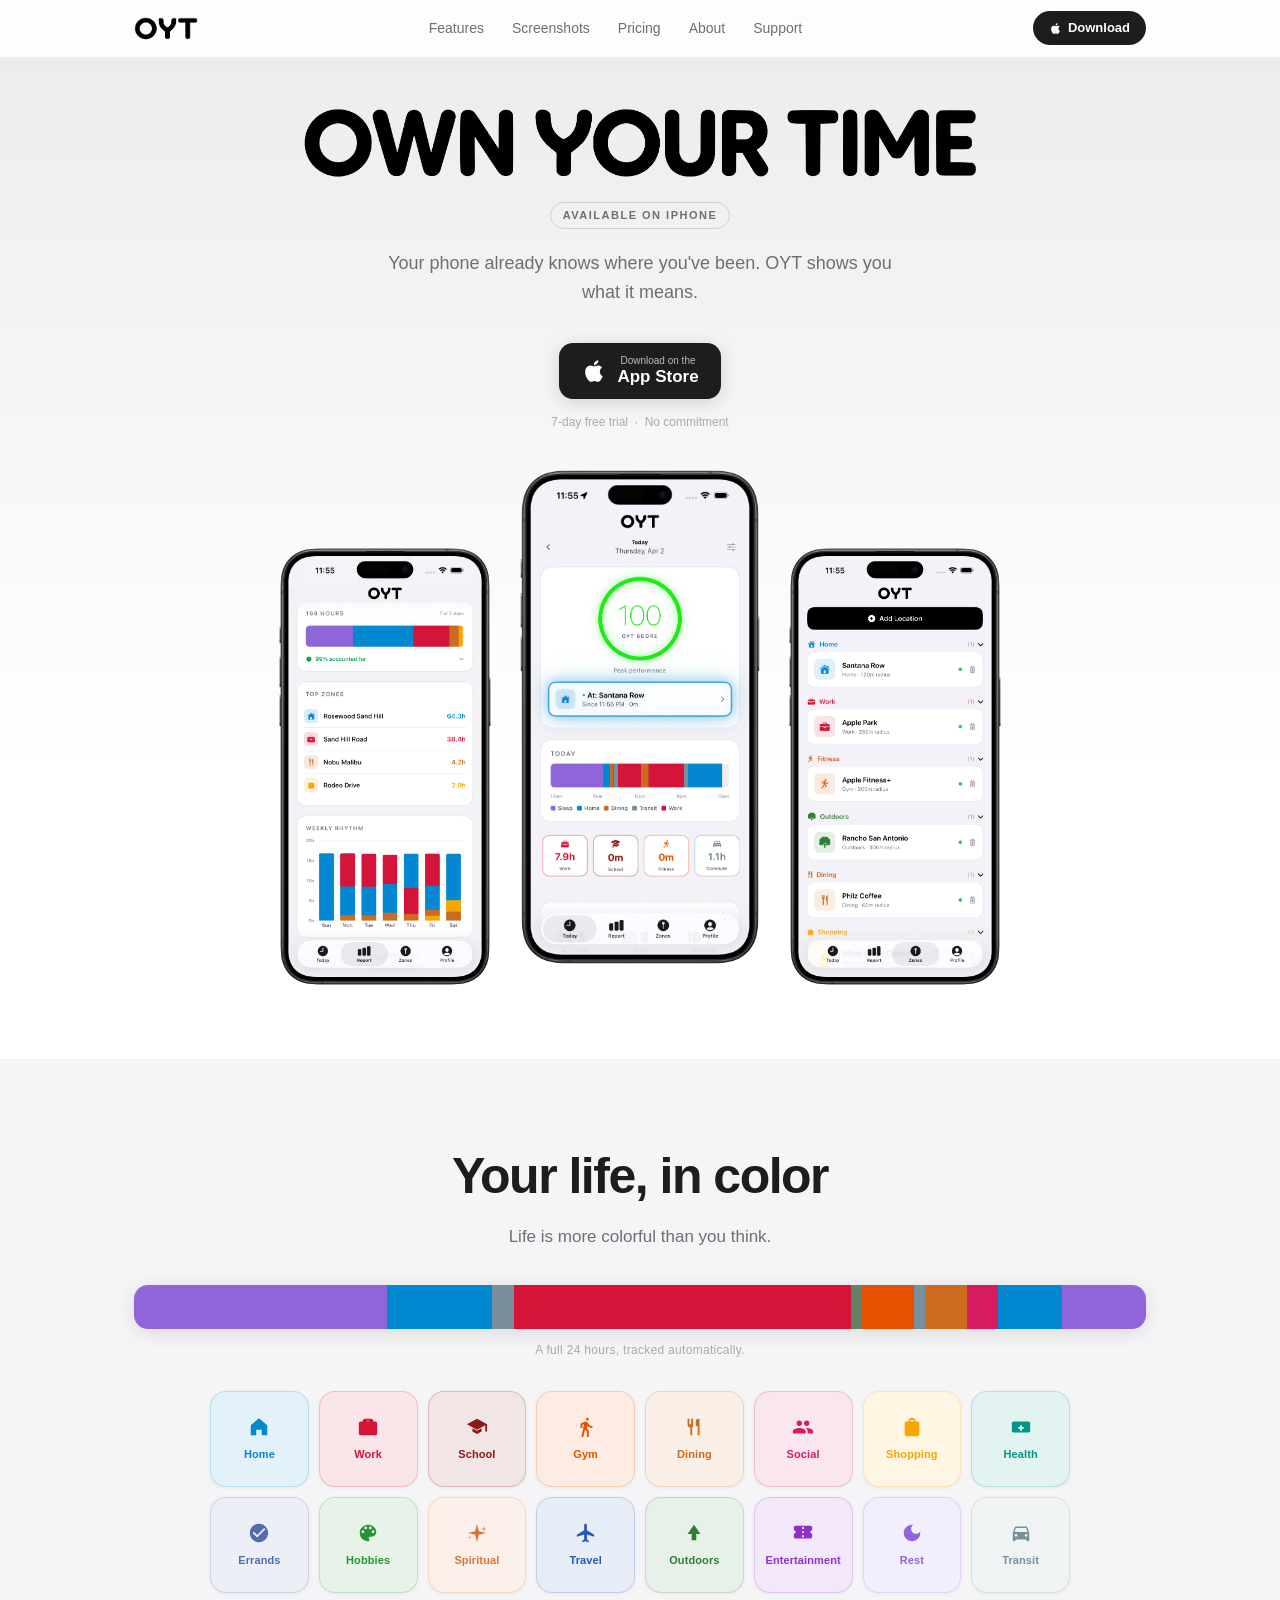
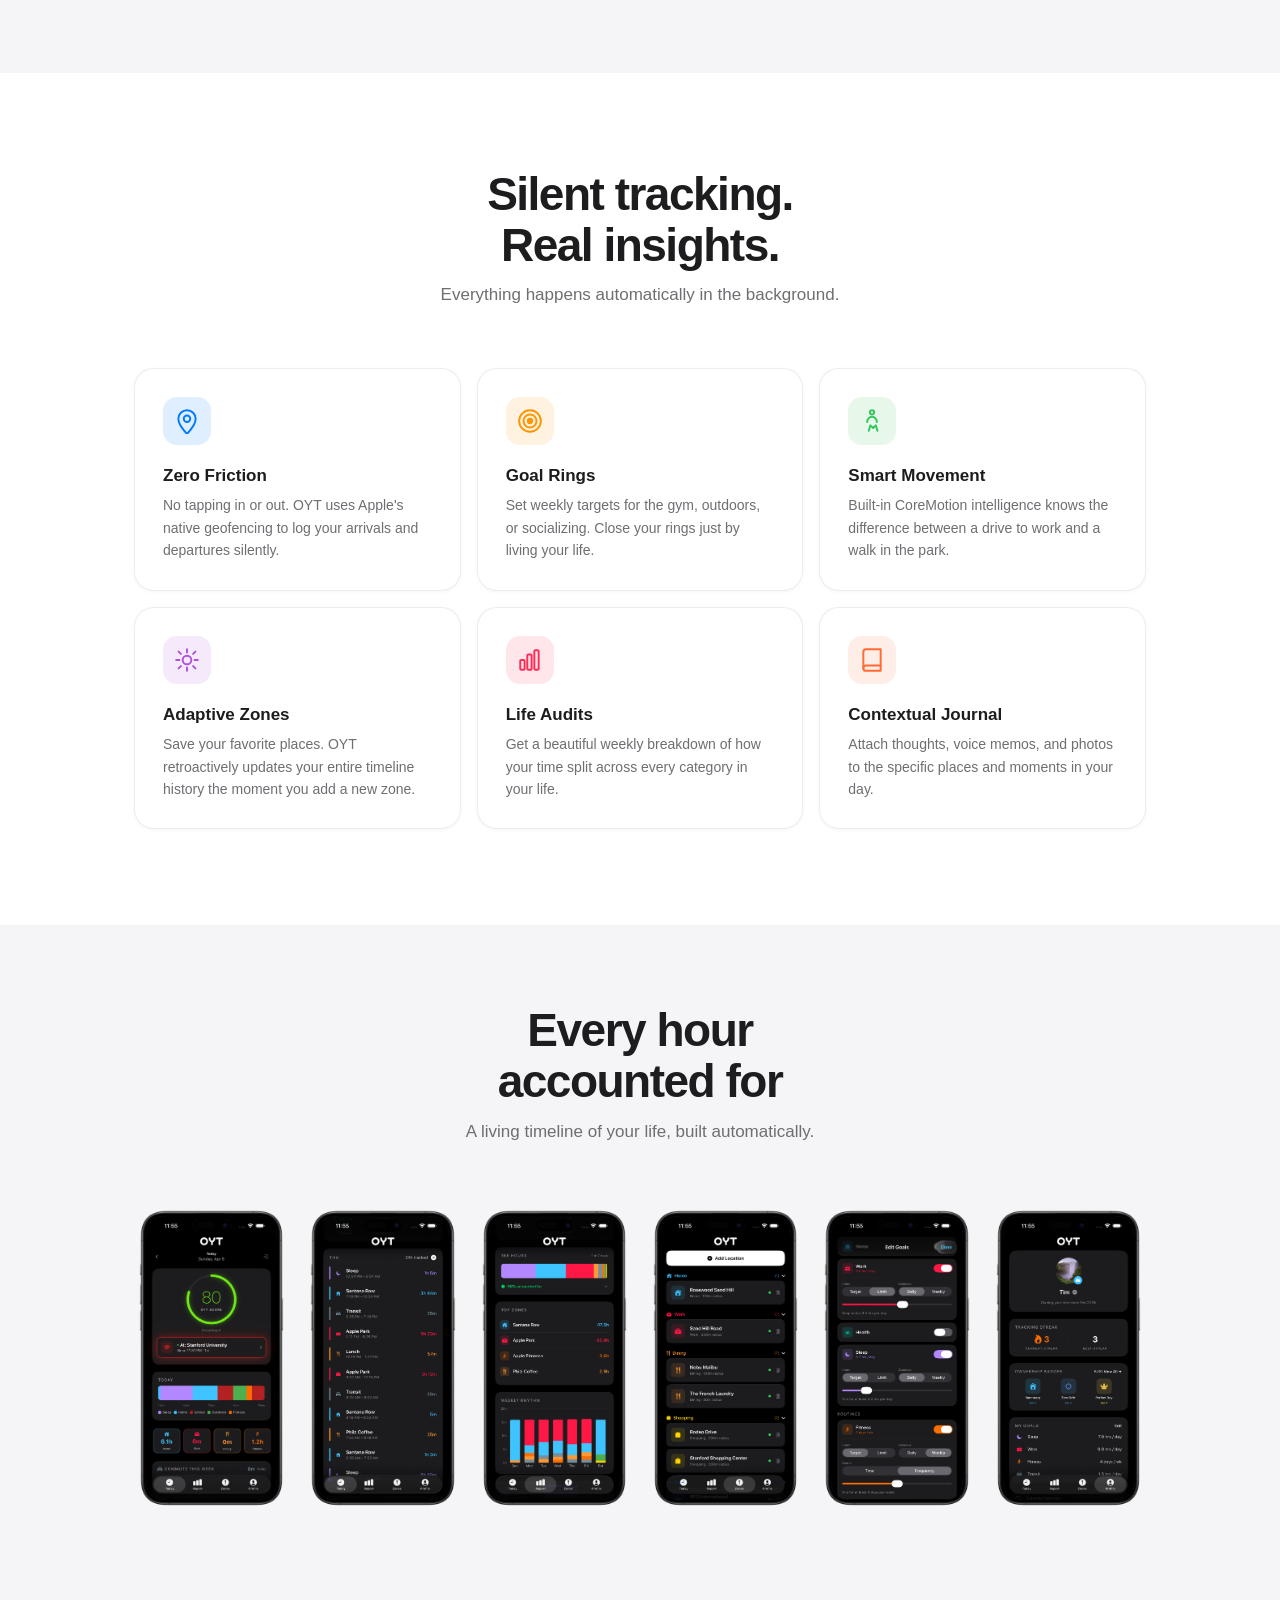
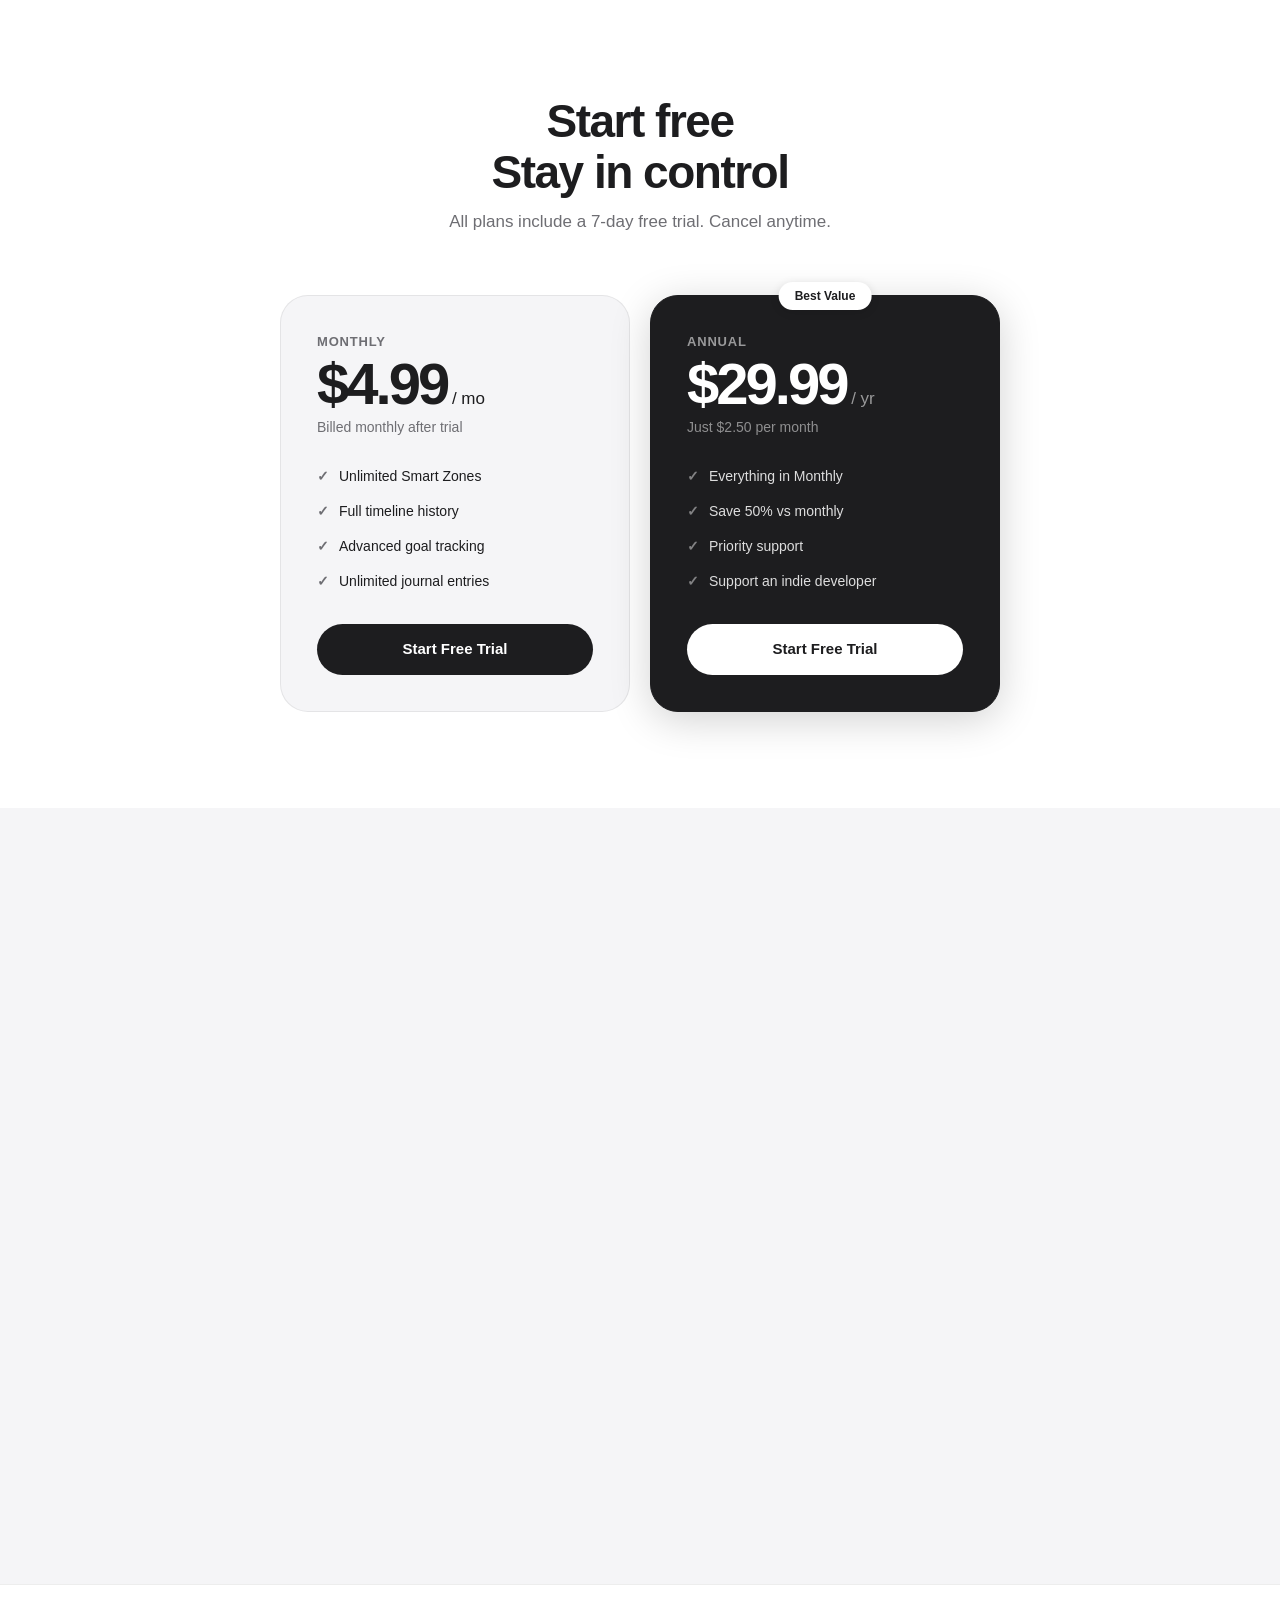
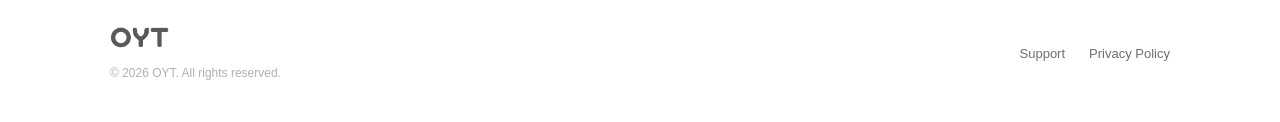
==== commit 5db17d4f: "Add files via upload" ====
--- a/index.html
+++ b/index.html
@@ -5,10 +5,10 @@
     <meta name="viewport" content="width=device-width, initial-scale=1.0">
     <title>OYT — Own Your Time</title>
     <meta name="description" content="Automatic time tracking for your life. See exactly where every hour goes.">
-    <link rel="icon" type="image/png" sizes="32x32" href="favicon-32.png">
-    <link rel="icon" type="image/png" sizes="512x512" href="favicon.png">
-    <link rel="apple-touch-icon" sizes="180x180" href="favicon-180.png">
-    <link rel="shortcut icon" href="favicon.ico">
+    <link rel="icon" type="image/png" sizes="32x32" href="favicon-32.png?v=3">
+    <link rel="icon" type="image/png" sizes="512x512" href="favicon.png?v=3">
+    <link rel="apple-touch-icon" sizes="180x180" href="favicon-180.png?v=3">
+    <link rel="shortcut icon" href="favicon.ico?v=3">
     <meta name="theme-color" content="#000000">
     <link rel="stylesheet" href="styles.css">
 </head>
@@ -28,7 +28,7 @@
             <a href="#screenshots">Screenshots</a>
             <a href="#pricing">Pricing</a>
             <a href="#about">About</a>
-            <a href="mailto:support@oytapp.com">Support</a>
+            <a href="support.html">Support</a>
         </div>
         <a href="#" class="nav-store-btn">
             <svg width="13" height="13" viewBox="0 0 24 24" fill="currentColor"><path d="M18.71 19.5c-.83 1.24-1.71 2.45-3.05 2.47-1.34.03-1.77-.79-3.29-.79-1.53 0-2 .77-3.27.82-1.31.05-2.3-1.32-3.14-2.53C4.25 17 2.94 12.45 4.7 9.39c.87-1.52 2.43-2.48 4.12-2.51 1.28-.02 2.5.87 3.29.87.78 0 2.26-1.07 3.8-.91.65.03 2.47.26 3.64 1.98-.09.06-2.17 1.28-2.15 3.81.03 3.02 2.65 4.03 2.68 4.04-.03.07-.42 1.44-1.38 2.83M13 3.5c.73-.83 1.94-1.46 2.94-1.5.13 1.17-.34 2.35-1.04 3.19-.69.85-1.83 1.51-2.95 1.42-.15-1.15.41-2.35 1.05-3.11z"/></svg>
@@ -54,7 +54,7 @@
         <div class="hero-text fade-up">
             <img src="Own Your Time text.png" alt="Own Your Time" class="hero-title-img">
             <p class="eyebrow">Available on iPhone</p>
-            <p class="hero-sub">OYT automatically tracks where you go, what you do, and how long — so you can finally see the truth about your time.</p>
+            <p class="hero-sub">Your phone already knows where you've been. OYT shows you what it means.</p>
             <a href="#" class="btn-appstore">
                 <svg width="26" height="26" viewBox="0 0 24 24" fill="currentColor"><path d="M18.71 19.5c-.83 1.24-1.71 2.45-3.05 2.47-1.34.03-1.77-.79-3.29-.79-1.53 0-2 .77-3.27.82-1.31.05-2.3-1.32-3.14-2.53C4.25 17 2.94 12.45 4.7 9.39c.87-1.52 2.43-2.48 4.12-2.51 1.28-.02 2.5.87 3.29.87.78 0 2.26-1.07 3.8-.91.65.03 2.47.26 3.64 1.98-.09.06-2.17 1.28-2.15 3.81.03 3.02 2.65 4.03 2.68 4.04-.03.07-.42 1.44-1.38 2.83M13 3.5c.73-.83 1.94-1.46 2.94-1.5.13 1.17-.34 2.35-1.04 3.19-.69.85-1.83 1.51-2.95 1.42-.15-1.15.41-2.35 1.05-3.11z"/></svg>
                 <div class="btn-appstore-text">
@@ -79,7 +79,7 @@
     <div class="section-inner">
         <div class="color-header fade-up">
             <h2>Your life, in color</h2>
-            <p>Every moment gets a category — automatically. These are yours.</p>
+            <p>Life is more colorful than you think.</p>
         </div>
 
         <div class="day-timeline fade-up">
@@ -204,7 +204,7 @@
 <section id="features" class="features-section">
     <div class="section-inner">
         <div class="section-header fade-up">
-            <h2>Silent tracking<br>Brilliant insights</h2>
+            <h2>Silent tracking.<br>Real insights.</h2>
             <p>Everything happens automatically in the background.</p>
         </div>
         <div class="features-grid">
@@ -266,7 +266,7 @@
     <div class="section-inner">
         <div class="section-header fade-up">
             <h2>Every hour<br>accounted for</h2>
-            <p>A living timeline of your life — built automatically.</p>
+            <p>A living timeline of your life, built automatically.</p>
         </div>
         <div class="phone-row-wrap">
             <div class="phone-row fade-up">
@@ -299,7 +299,7 @@
         <div class="pricing-grid">
             <div class="pricing-card fade-up">
                 <p class="plan-name">Monthly</p>
-                <div class="plan-price">$5<span> / mo</span></div>
+                <div class="plan-price">$4.99<span> / mo</span></div>
                 <p class="plan-sub">Billed monthly after trial</p>
                 <ul class="plan-features">
                     <li>Unlimited Smart Zones</li>
@@ -312,7 +312,7 @@
             <div class="pricing-card featured fade-up">
                 <div class="plan-best-badge">Best Value</div>
                 <p class="plan-name">Annual</p>
-                <div class="plan-price">$30<span> / yr</span></div>
+                <div class="plan-price">$29.99<span> / yr</span></div>
                 <p class="plan-sub">Just $2.50 per month</p>
                 <ul class="plan-features">
                     <li>Everything in Monthly</li>
@@ -334,7 +334,7 @@
                 <p class="about-eyebrow">The Story</p>
                 <h2>Built by one person<br>For real people</h2>
                 <p>OYT started with a simple, uncomfortable question: <strong>where does my time actually go?</strong></p>
-                <p>I'd end a week feeling busy but having nothing to show for it. I couldn't tell how many hours I'd spent at work versus home, or whether I'd made it to the gym as often as I thought. I wanted data — not estimates, not calendar blocks, but a real record of my life.</p>
+                <p>I'd end a week feeling busy but having nothing to show for it. I couldn't tell how many hours I'd spent at work versus home, or whether I'd made it to the gym as often as I thought. I wanted data. Not estimates, not calendar blocks. A real record of my life.</p>
                 <p>So I built OYT. What started as a personal experiment became a fully automatic time tracker that runs silently, turns your real-world movement into a timeline, and gives you the kind of honest life audit that actually changes behavior.</p>
                 <div class="about-sig">
                     <div>
@@ -369,7 +369,7 @@
             <p>© 2026 OYT. All rights reserved.</p>
         </div>
         <div class="footer-links">
-            <a href="mailto:support@oytapp.com">Support</a>
+            <a href="support.html">Support</a>
             <a href="privacy.html">Privacy Policy</a>
         </div>
     </div>
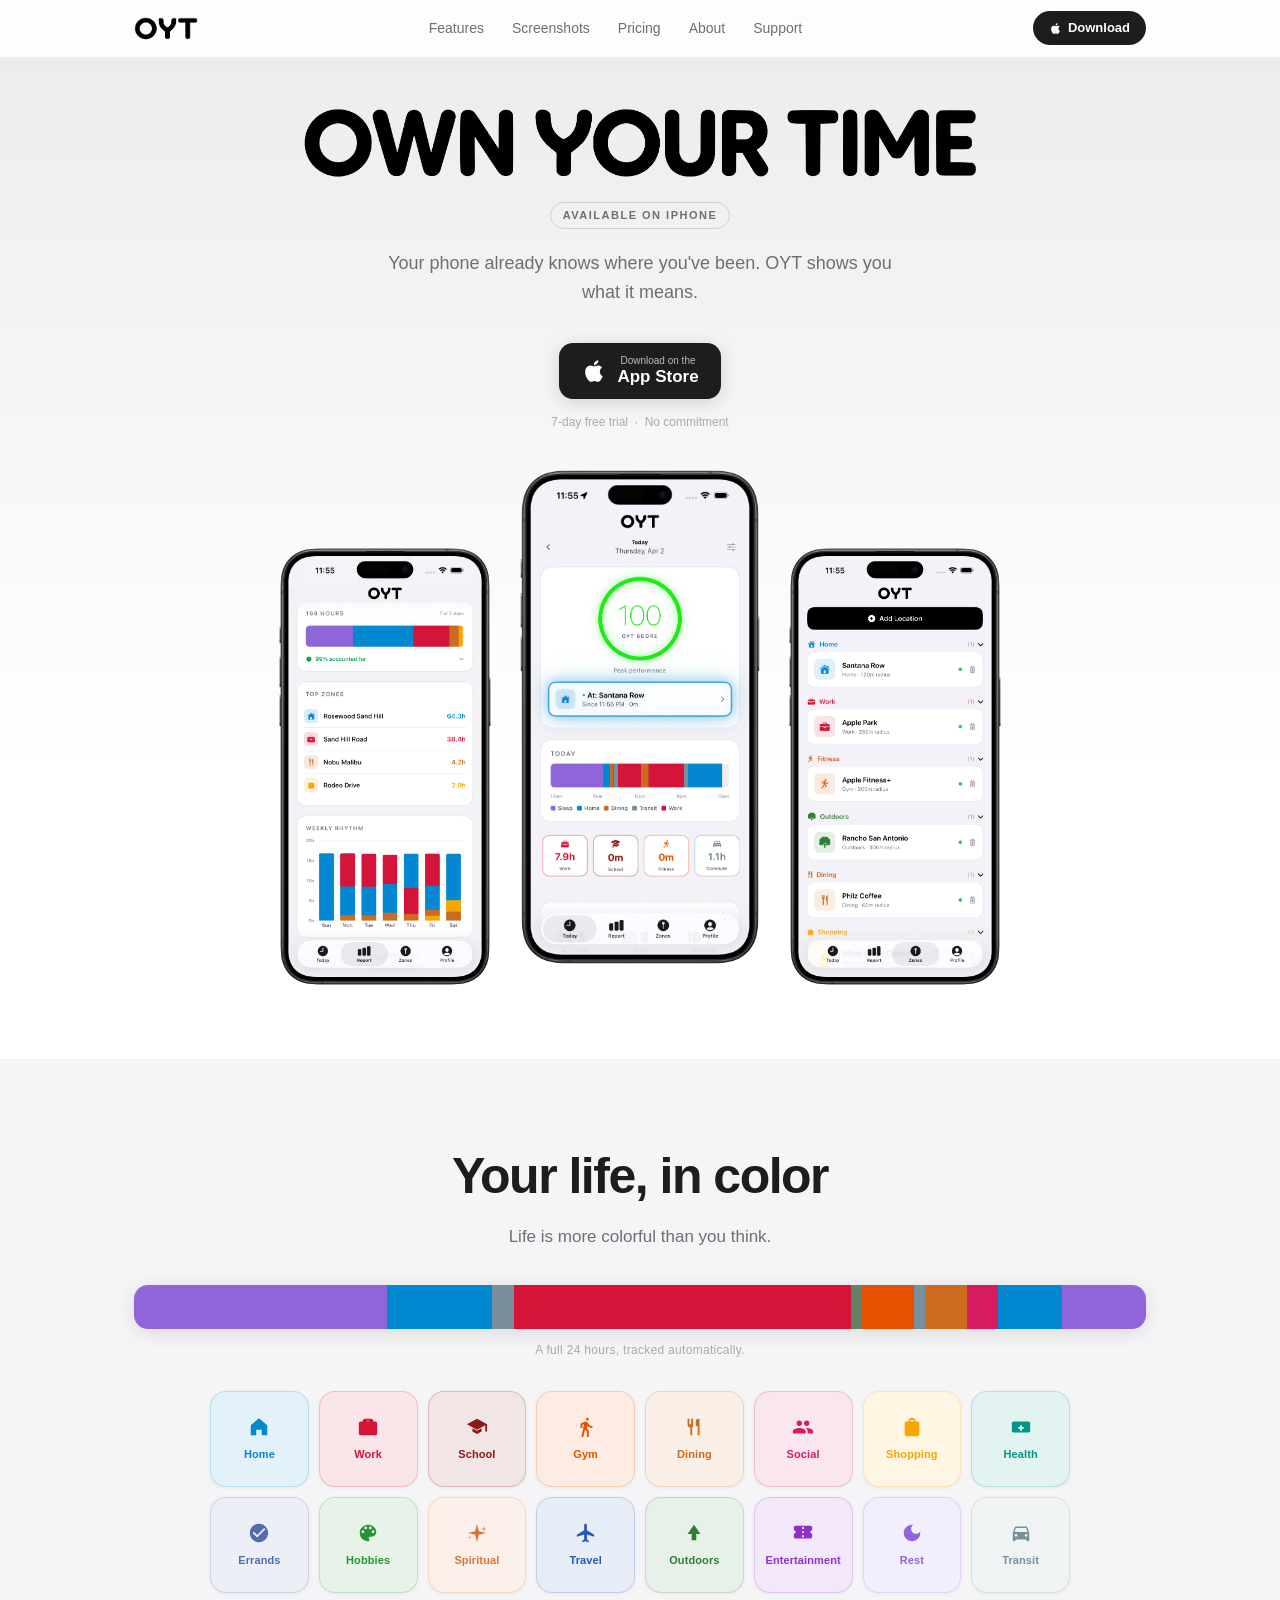
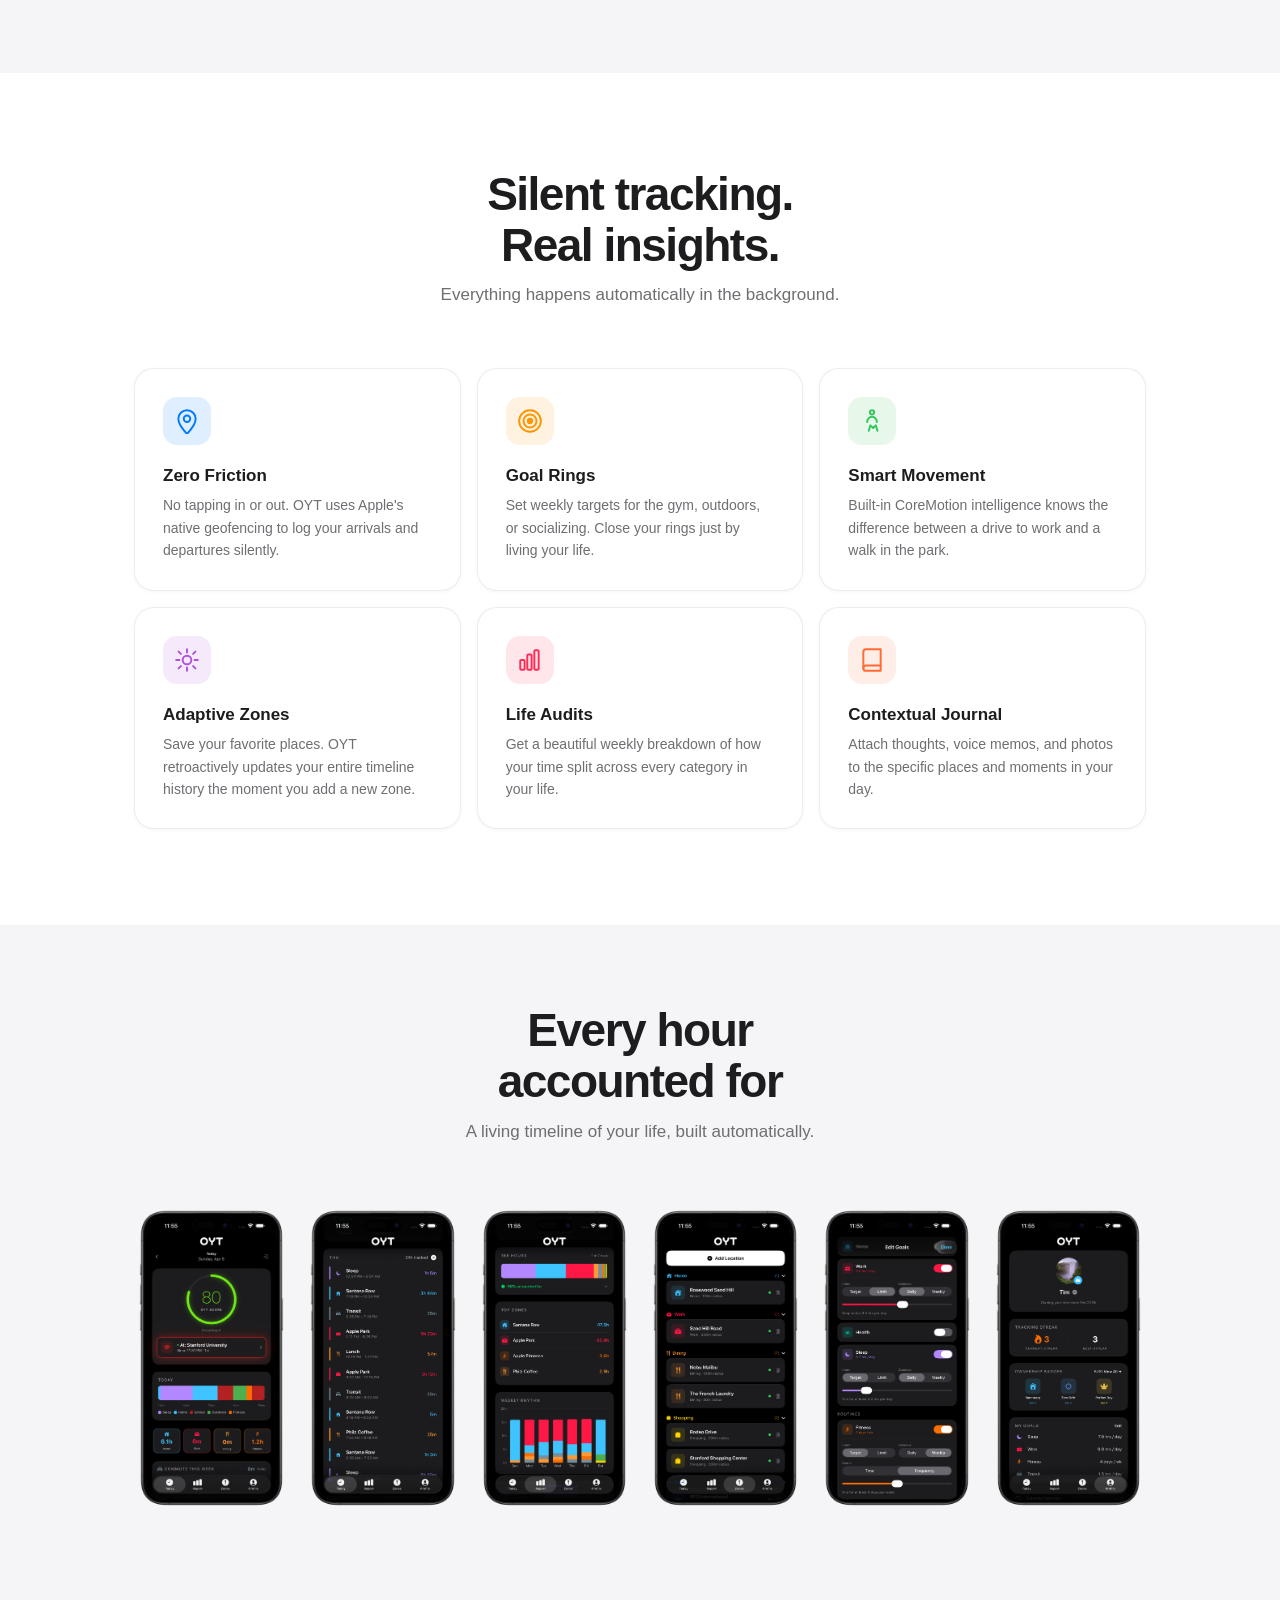
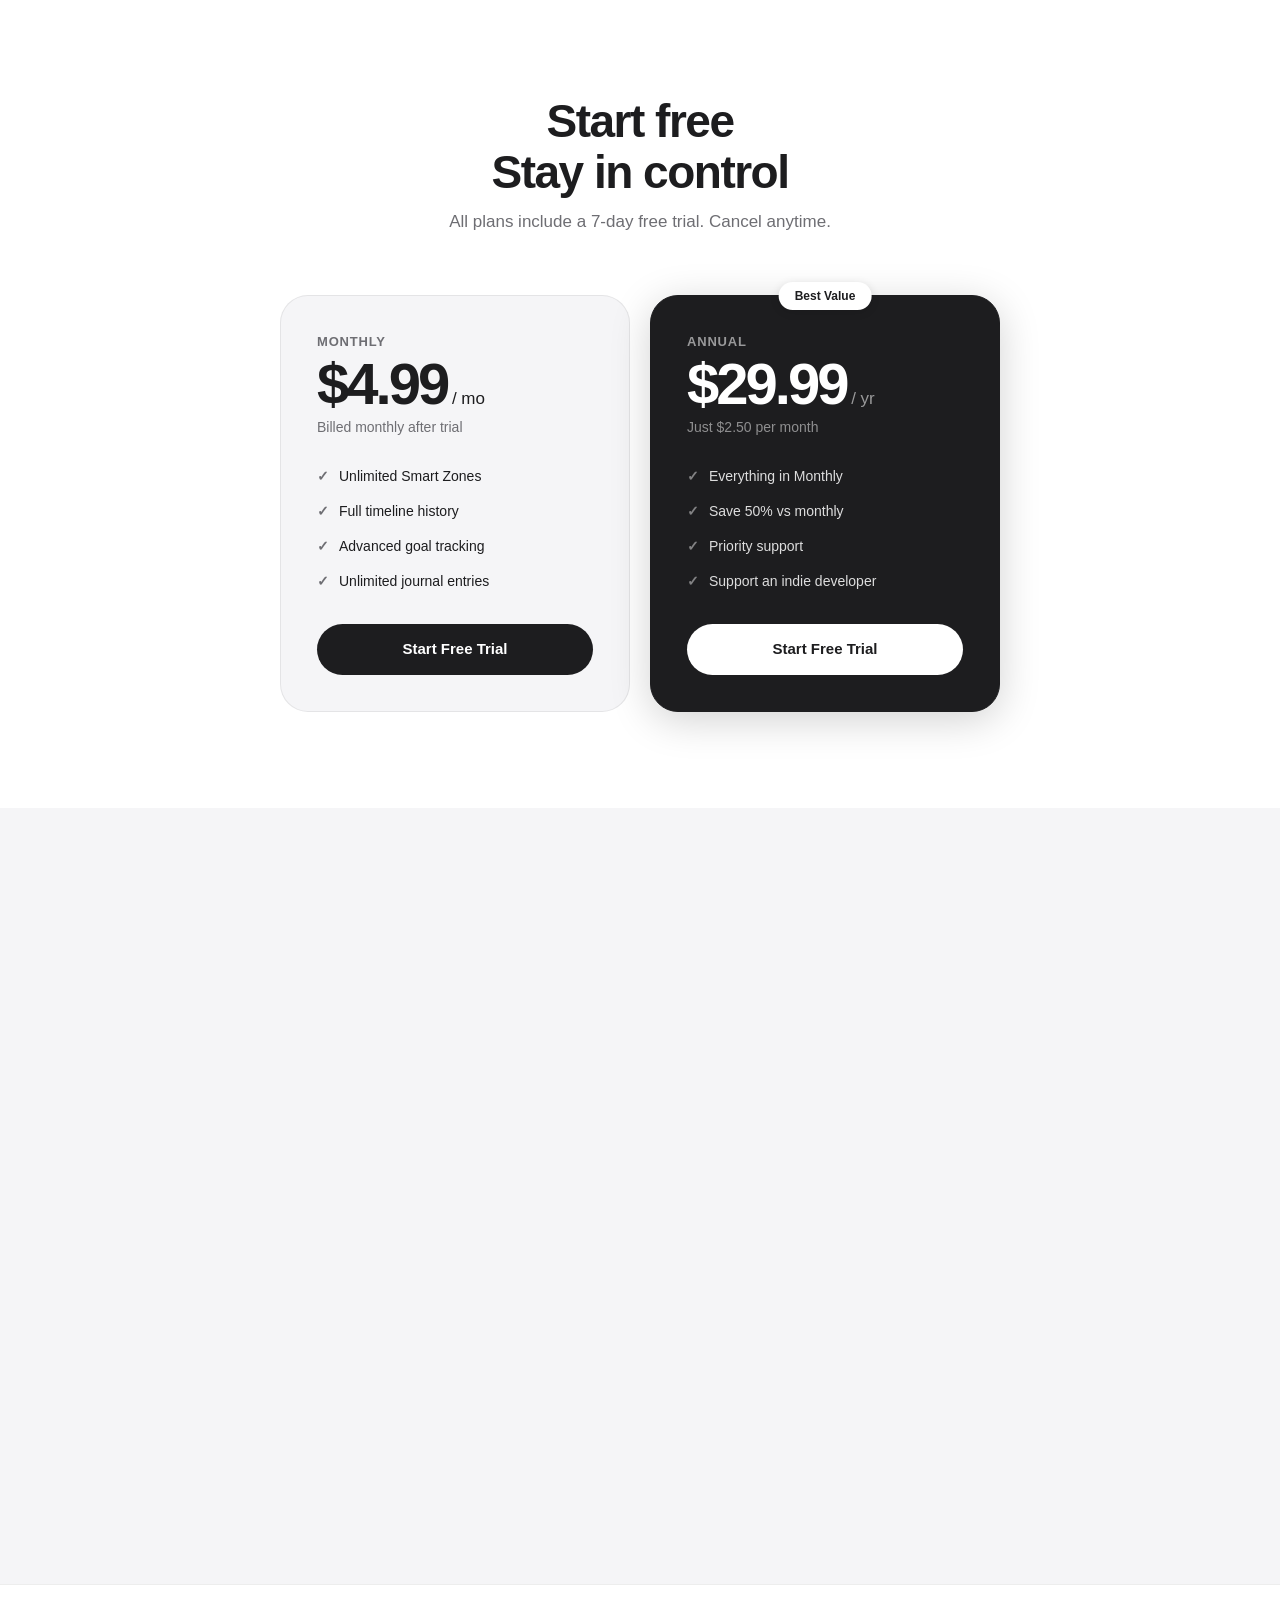
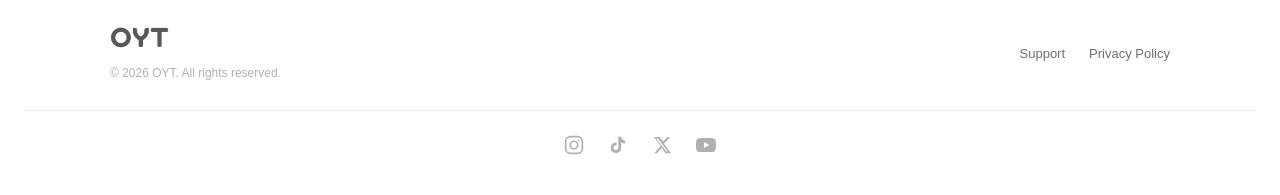
==== commit 2dd36710: "Add files via upload" ====
--- a/index.html
+++ b/index.html
@@ -5,6 +5,28 @@
     <meta name="viewport" content="width=device-width, initial-scale=1.0">
     <title>OYT — Own Your Time</title>
     <meta name="description" content="Automatic time tracking for your life. See exactly where every hour goes.">
+
+    <!-- Open Graph / Social Preview (Facebook, LinkedIn, iMessage, Slack, Discord) -->
+    <meta property="og:type"              content="website">
+    <meta property="og:url"               content="https://oytapp.com/">
+    <meta property="og:title"             content="OYT — Own Your Time">
+    <meta property="og:description"       content="Automatic time tracking for your life. See exactly where every hour goes.">
+    <meta property="og:image"             content="https://oytapp.com/og-preview.jpg">
+    <meta property="og:image:secure_url"  content="https://oytapp.com/og-preview.jpg">
+    <meta property="og:image:type"        content="image/jpeg">
+    <meta property="og:image:width"       content="1200">
+    <meta property="og:image:height"      content="630">
+    <meta property="og:image:alt"         content="OYT app — automatic time tracking for your life">
+    <meta property="og:site_name"         content="OYT">
+
+    <!-- Twitter / X Card -->
+    <meta name="twitter:card"        content="summary_large_image">
+    <meta name="twitter:site"        content="@OYT_app">
+    <meta name="twitter:title"       content="OYT — Own Your Time">
+    <meta name="twitter:description" content="Automatic time tracking for your life. See exactly where every hour goes.">
+    <meta name="twitter:image"       content="https://oytapp.com/og-preview.jpg">
+    <meta name="twitter:image:alt"   content="OYT app — automatic time tracking for your life">
+
     <link rel="icon" type="image/png" sizes="32x32" href="favicon-32.png?v=3">
     <link rel="icon" type="image/png" sizes="512x512" href="favicon.png?v=3">
     <link rel="apple-touch-icon" sizes="180x180" href="favicon-180.png?v=3">
@@ -30,11 +52,11 @@
             <a href="#about">About</a>
             <a href="support.html">Support</a>
         </div>
-        <a href="#" class="nav-store-btn">
+        <a href="https://apps.apple.com/us/app/oyt-own-your-time/id6761743102" target="_blank" rel="noopener" class="nav-store-btn">
             <svg width="13" height="13" viewBox="0 0 24 24" fill="currentColor"><path d="M18.71 19.5c-.83 1.24-1.71 2.45-3.05 2.47-1.34.03-1.77-.79-3.29-.79-1.53 0-2 .77-3.27.82-1.31.05-2.3-1.32-3.14-2.53C4.25 17 2.94 12.45 4.7 9.39c.87-1.52 2.43-2.48 4.12-2.51 1.28-.02 2.5.87 3.29.87.78 0 2.26-1.07 3.8-.91.65.03 2.47.26 3.64 1.98-.09.06-2.17 1.28-2.15 3.81.03 3.02 2.65 4.03 2.68 4.04-.03.07-.42 1.44-1.38 2.83M13 3.5c.73-.83 1.94-1.46 2.94-1.5.13 1.17-.34 2.35-1.04 3.19-.69.85-1.83 1.51-2.95 1.42-.15-1.15.41-2.35 1.05-3.11z"/></svg>
             Download
         </a>
-        <a href="#" class="nav-apple-mobile" aria-label="Download on App Store">
+        <a href="https://apps.apple.com/us/app/oyt-own-your-time/id6761743102" target="_blank" rel="noopener" class="nav-apple-mobile" aria-label="Download on App Store">
             <svg width="18" height="18" viewBox="0 0 24 24" fill="currentColor"><path d="M18.71 19.5c-.83 1.24-1.71 2.45-3.05 2.47-1.34.03-1.77-.79-3.29-.79-1.53 0-2 .77-3.27.82-1.31.05-2.3-1.32-3.14-2.53C4.25 17 2.94 12.45 4.7 9.39c.87-1.52 2.43-2.48 4.12-2.51 1.28-.02 2.5.87 3.29.87.78 0 2.26-1.07 3.8-.91.65.03 2.47.26 3.64 1.98-.09.06-2.17 1.28-2.15 3.81.03 3.02 2.65 4.03 2.68 4.04-.03.07-.42 1.44-1.38 2.83M13 3.5c.73-.83 1.94-1.46 2.94-1.5.13 1.17-.34 2.35-1.04 3.19-.69.85-1.83 1.51-2.95 1.42-.15-1.15.41-2.35 1.05-3.11z"/></svg>
         </a>
     </div>
@@ -55,7 +77,7 @@
             <img src="Own Your Time text.png" alt="Own Your Time" class="hero-title-img">
             <p class="eyebrow">Available on iPhone</p>
             <p class="hero-sub">Your phone already knows where you've been. OYT shows you what it means.</p>
-            <a href="#" class="btn-appstore">
+            <a href="https://apps.apple.com/us/app/oyt-own-your-time/id6761743102" target="_blank" rel="noopener" class="btn-appstore">
                 <svg width="26" height="26" viewBox="0 0 24 24" fill="currentColor"><path d="M18.71 19.5c-.83 1.24-1.71 2.45-3.05 2.47-1.34.03-1.77-.79-3.29-.79-1.53 0-2 .77-3.27.82-1.31.05-2.3-1.32-3.14-2.53C4.25 17 2.94 12.45 4.7 9.39c.87-1.52 2.43-2.48 4.12-2.51 1.28-.02 2.5.87 3.29.87.78 0 2.26-1.07 3.8-.91.65.03 2.47.26 3.64 1.98-.09.06-2.17 1.28-2.15 3.81.03 3.02 2.65 4.03 2.68 4.04-.03.07-.42 1.44-1.38 2.83M13 3.5c.73-.83 1.94-1.46 2.94-1.5.13 1.17-.34 2.35-1.04 3.19-.69.85-1.83 1.51-2.95 1.42-.15-1.15.41-2.35 1.05-3.11z"/></svg>
                 <div class="btn-appstore-text">
                     <span class="btn-small">Download on the</span>
@@ -307,7 +329,7 @@
                     <li>Advanced goal tracking</li>
                     <li>Unlimited journal entries</li>
                 </ul>
-                <a href="#" class="btn-plan-secondary">Start Free Trial</a>
+                <a href="https://apps.apple.com/us/app/oyt-own-your-time/id6761743102" target="_blank" rel="noopener" class="btn-plan-secondary">Start Free Trial</a>
             </div>
             <div class="pricing-card featured fade-up">
                 <div class="plan-best-badge">Best Value</div>
@@ -320,7 +342,7 @@
                     <li>Priority support</li>
                     <li>Support an indie developer</li>
                 </ul>
-                <a href="#" class="btn-plan-primary">Start Free Trial</a>
+                <a href="https://apps.apple.com/us/app/oyt-own-your-time/id6761743102" target="_blank" rel="noopener" class="btn-plan-primary">Start Free Trial</a>
             </div>
         </div>
     </div>
@@ -372,6 +394,34 @@
             <a href="support.html">Support</a>
             <a href="privacy.html">Privacy Policy</a>
         </div>
+    </div>
+    <div class="footer-socials">
+        <!-- Instagram -->
+        <a href="https://instagram.com/oytapp" target="_blank" rel="noopener" aria-label="Instagram">
+            <svg width="20" height="20" viewBox="0 0 24 24" fill="none" xmlns="http://www.w3.org/2000/svg">
+                <rect x="2" y="2" width="20" height="20" rx="5.5" ry="5.5" stroke="currentColor" stroke-width="2"/>
+                <circle cx="12" cy="12" r="4.5" stroke="currentColor" stroke-width="2"/>
+                <circle cx="17.5" cy="6.5" r="1" fill="currentColor"/>
+            </svg>
+        </a>
+        <!-- TikTok -->
+        <a href="https://tiktok.com/@oytapp" target="_blank" rel="noopener" aria-label="TikTok">
+            <svg width="20" height="20" viewBox="0 0 24 24" fill="currentColor" xmlns="http://www.w3.org/2000/svg">
+                <path d="M19.59 6.69a4.83 4.83 0 0 1-3.77-4.25V2h-3.45v13.67a2.89 2.89 0 0 1-2.88 2.5 2.89 2.89 0 0 1-2.89-2.89 2.89 2.89 0 0 1 2.89-2.89c.28 0 .54.04.79.1V9.01a6.33 6.33 0 0 0-.79-.05 6.34 6.34 0 0 0-6.34 6.34 6.34 6.34 0 0 0 6.34 6.34 6.34 6.34 0 0 0 6.33-6.34V8.69a8.18 8.18 0 0 0 4.78 1.52V6.78a4.85 4.85 0 0 1-1.01-.09z"/>
+            </svg>
+        </a>
+        <!-- Twitter / X -->
+        <a href="https://x.com/OYT_app" target="_blank" rel="noopener" aria-label="X (Twitter)">
+            <svg width="20" height="20" viewBox="0 0 24 24" fill="currentColor" xmlns="http://www.w3.org/2000/svg">
+                <path d="M18.244 2.25h3.308l-7.227 8.26 8.502 11.24H16.17l-4.714-6.231-5.401 6.231H2.744l7.737-8.835L2.25 2.25h6.983l4.259 5.63 4.752-5.63zm-1.161 17.52h1.833L7.084 4.126H5.117L17.083 19.77z"/>
+            </svg>
+        </a>
+        <!-- YouTube -->
+        <a href="https://www.youtube.com/channel/UCmpEaj3q6owvINlwJpIWDyQ" target="_blank" rel="noopener" aria-label="YouTube">
+            <svg width="20" height="20" viewBox="0 0 24 24" fill="currentColor" xmlns="http://www.w3.org/2000/svg">
+                <path d="M23.498 6.186a3.016 3.016 0 0 0-2.122-2.136C19.505 3.545 12 3.545 12 3.545s-7.505 0-9.377.505A3.017 3.017 0 0 0 .502 6.186C0 8.07 0 12 0 12s0 3.93.502 5.814a3.016 3.016 0 0 0 2.122 2.136c1.871.505 9.376.505 9.376.505s7.505 0 9.377-.505a3.015 3.015 0 0 0 2.122-2.136C24 15.93 24 12 24 12s0-3.93-.502-5.814zM9.545 15.568V8.432L15.818 12l-6.273 3.568z"/>
+            </svg>
+        </a>
     </div>
 </footer>
 
--- a/styles.css
+++ b/styles.css
@@ -527,6 +527,16 @@
     text-decoration: none; transition: color 0.2s;
 }
 .footer-links a:hover { color: var(--text); }
+.footer-socials {
+    display: flex; justify-content: center;
+    gap: 24px; margin-top: 28px;
+    padding-top: 24px; border-top: 1px solid var(--border);
+}
+.footer-socials a {
+    color: var(--text-3); transition: color 0.2s, transform 0.2s;
+    display: flex; align-items: center;
+}
+.footer-socials a:hover { color: var(--text); transform: translateY(-2px); }
 
 /* ── Mobile ──────────────────────────────────────────────────────────── */
 @media (max-width: 900px) {
